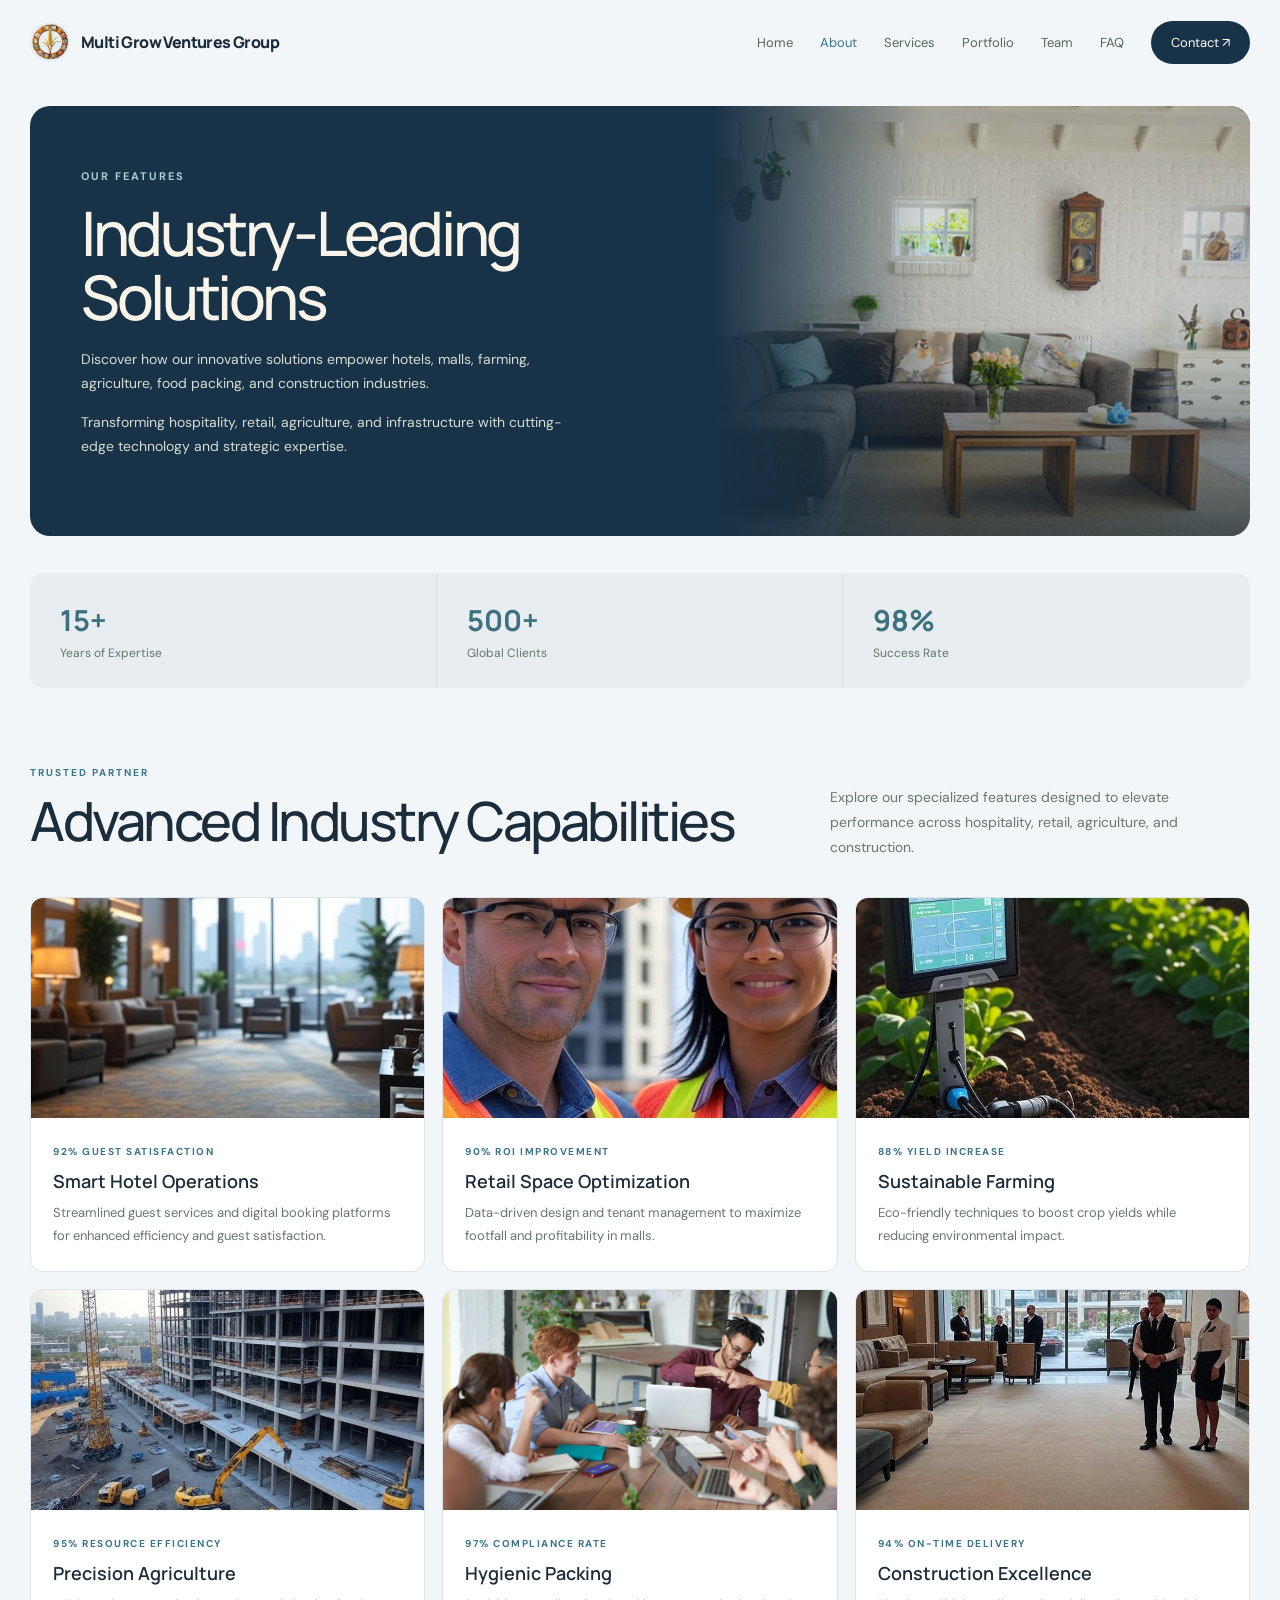
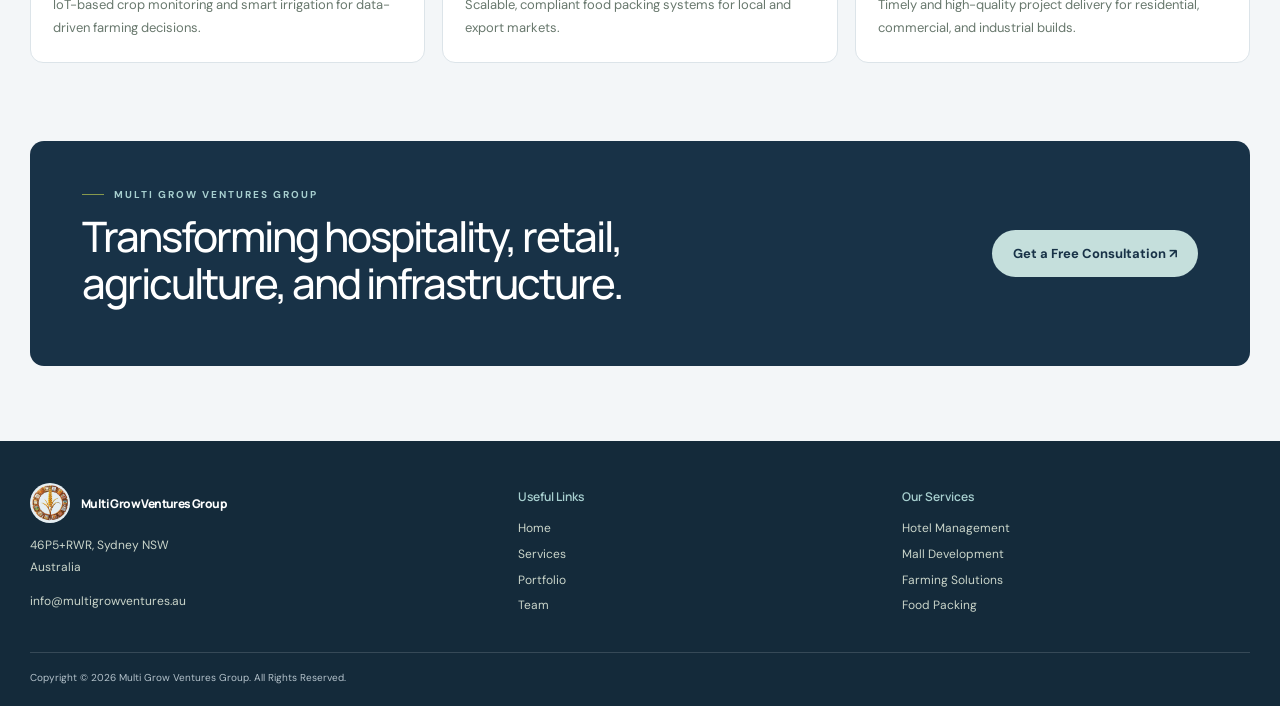
==== about.html @ be7dfd7e "first commit" ====
<!doctype html><html lang="en"><head><meta charset="utf-8"><meta name="viewport" content="width=device-width,initial-scale=1"><meta name="theme-color" content="#19372c"><meta name="description" content="Discover Multi Grow Ventures Group's industry-leading solutions and capabilities."><title>About | Multi Grow Ventures Group</title><link rel="preconnect" href="https://fonts.googleapis.com"><link rel="preconnect" href="https://fonts.gstatic.com" crossorigin><link href="https://fonts.googleapis.com/css2?family=DM+Sans:wght@400;500;600;700&family=Manrope:wght@400;500;600;700;800&display=swap" rel="stylesheet"><link rel="stylesheet" href="site.css"></head><body><header class="wrap topbar"><a class="brand" href="index.html"><span class="brand-mark"><img src="assets/img/logo.png" alt=""></span>Multi Grow Ventures Group</a><nav class="nav" id="nav"><a href="index.html">Home</a><a class="active" href="about.html">About</a><a href="services.html">Services</a><a href="portfolio.html">Portfolio</a><a href="team.html">Team</a><a href="faq.html">FAQ</a><a class="contact-link" href="contact.html">Contact ↗</a></nav><button class="menu-button" id="menuButton" aria-label="Open menu" aria-expanded="false">☰</button></header><main>
<section class="wrap site-hero"><div class="hero-panel"><div class="hero-copy-block"><div class="hero-eyebrow">Our Features</div><h1>Industry-Leading Solutions</h1><p>Discover how our innovative solutions empower hotels, malls, farming, agriculture, food packing, and construction industries.</p><p>Transforming hospitality, retail, agriculture, and infrastructure with cutting-edge technology and strategic expertise.</p></div><div class="hero-photo"><img src="assets/img/about.jpg" alt="Multi Grow Ventures Group industries"></div></div></section>
<section class="wrap"><div class="feature-strip"><div class="feature-item"><b>15+</b><span>Years of Expertise</span></div><div class="feature-item"><b>500+</b><span>Global Clients</span></div><div class="feature-item"><b>98%</b><span>Success Rate</span></div></div></section>
<section class="wrap section-shell"><div class="section-top"><div><div class="section-kicker">Trusted Partner</div><h2 class="section-title">Advanced Industry Capabilities</h2></div><p class="section-lede">Explore our specialized features designed to elevate performance across hospitality, retail, agriculture, and construction.</p></div><div class="photo-card-grid">
<article class="photo-card"><img src="assets/img/3.jpg" alt=""><div class="photo-card-body"><span class="card-index">92% Guest Satisfaction</span><h3>Smart Hotel Operations</h3><p>Streamlined guest services and digital booking platforms for enhanced efficiency and guest satisfaction.</p></div></article>
<article class="photo-card"><img src="assets/img/4.jpg" alt=""><div class="photo-card-body"><span class="card-index">90% ROI Improvement</span><h3>Retail Space Optimization</h3><p>Data-driven design and tenant management to maximize footfall and profitability in malls.</p></div></article>
<article class="photo-card"><img src="assets/img/5.jpg" alt=""><div class="photo-card-body"><span class="card-index">88% Yield Increase</span><h3>Sustainable Farming</h3><p>Eco-friendly techniques to boost crop yields while reducing environmental impact.</p></div></article>
<article class="photo-card"><img src="assets/img/6.jpg" alt=""><div class="photo-card-body"><span class="card-index">95% Resource Efficiency</span><h3>Precision Agriculture</h3><p>IoT-based crop monitoring and smart irrigation for data-driven farming decisions.</p></div></article>
<article class="photo-card"><img src="assets/img/services/services-3.webp" alt=""><div class="photo-card-body"><span class="card-index">97% Compliance Rate</span><h3>Hygienic Packing</h3><p>Scalable, compliant food packing systems for local and export markets.</p></div></article>
<article class="photo-card"><img src="assets/img/7.jpg" alt=""><div class="photo-card-body"><span class="card-index">94% On-Time Delivery</span><h3>Construction Excellence</h3><p>Timely and high-quality project delivery for residential, commercial, and industrial builds.</p></div></article></div></section>
<section class="wrap banner"><div><div class="eyebrow">Multi Grow Ventures Group</div><h2>Transforming hospitality, retail, agriculture, and infrastructure.</h2></div><a class="button" href="contact.html">Get a Free Consultation ↗</a></section></main><footer class="site-footer"><div class="wrap"><div class="footer-grid"><div><a class="brand" href="index.html"><span class="brand-mark"><img src="assets/img/logo.png" alt=""></span>Multi Grow Ventures Group</a><p>46P5+RWR, Sydney NSW<br>Australia</p><p><a href="mailto:info@multigrowventures.au">info@multigrowventures.au</a></p></div><div><h4>Useful Links</h4><div class="footer-links"><a href="index.html">Home</a><a href="services.html">Services</a><a href="portfolio.html">Portfolio</a><a href="team.html">Team</a></div></div><div><h4>Our Services</h4><div class="footer-links"><a href="services.html#hotel">Hotel Management</a><a href="services.html#mall">Mall Development</a><a href="services.html#farming">Farming Solutions</a><a href="services.html#food-packing">Food Packing</a></div></div></div><div class="footer-bottom"><span>Copyright © <span data-year></span> Multi Grow Ventures Group. All Rights Reserved.</span></div></div></footer><script src="site.js"></script></body></html>
---- site.css ----
:root{--ink:#19352a;--green:#244b38;--lime:#c8ef79;--paper:#f5f5ed;--muted:#65766b;--line:#dce2d7;--white:#fff}*{box-sizing:border-box}html{scroll-behavior:smooth}body{margin:0;background:var(--paper);color:var(--ink);font-family:'DM Sans',sans-serif}a{color:inherit;text-decoration:none}.wrap{width:min(1180px,calc(100% - 56px));margin:auto}.topbar{height:90px;display:flex;align-items:center;justify-content:space-between}.brand{display:flex;align-items:center;gap:11px;font:800 17px Manrope,sans-serif;letter-spacing:-.7px}.brand-mark{width:37px;height:37px;border-radius:50%;background:var(--lime);display:grid;place-items:center}.brand-mark svg{width:20px}.nav{display:flex;align-items:center;gap:29px;font-size:13px;color:#486052}.nav a:hover,.nav a.active{color:#77963b}.nav .contact-link{padding:12px 18px;border:1px solid #aebdaf;border-radius:99px;color:var(--ink)}.menu-button{display:none;border:0;background:none;font-size:24px;color:var(--ink)}.eyebrow{display:flex;align-items:center;gap:10px;text-transform:uppercase;letter-spacing:2px;font-weight:700;font-size:10px;color:#77887a}.eyebrow:before{content:'';width:22px;height:1px;background:#87994d}.button{display:inline-flex;align-items:center;gap:16px;padding:15px 21px;border-radius:100px;font-size:13px;font-weight:700}.button.primary{background:var(--green);color:white}.button.secondary{border:1px solid #c9d2c7}.arrow{font-size:18px;line-height:12px}.page-hero{padding:75px 0 56px;max-width:1180px}.page-hero h1{font:500 clamp(48px,7vw,82px)/1.02 Manrope,sans-serif;letter-spacing:-5px;margin:22px 0;max-width:840px}.page-hero h1 em{font-style:normal;color:#7a9b39}.page-hero p{font-size:16px;line-height:1.8;color:var(--muted);max-width:620px}.page-hero.compact{padding-bottom:38px}.page-grid{display:grid;grid-template-columns:1fr 1fr;gap:60px;align-items:center}.page-art{min-height:390px;border-radius:16px;background:radial-gradient(circle at 70% 28%,#ecf2cf 0 15%,transparent 15.4%),radial-gradient(ellipse at 50% 105%,#284f39 0 34%,transparent 34.5%),radial-gradient(ellipse at 80% 96%,#719552 0 35%,transparent 35.5%),linear-gradient(135deg,#dce8ce,#c7ddb0);position:relative;overflow:hidden}.page-art:after{content:'';position:absolute;left:48%;top:24%;width:4px;height:58%;background:#244b38;transform:rotate(8deg);border-radius:5px;box-shadow:-37px 80px 0 -1px #244b38,40px 116px 0 -1px #244b38}.page-art .art-label{position:absolute;left:22px;top:22px;background:#fffdf5;padding:14px 17px;border-radius:8px;font-size:11px;color:var(--muted);z-index:1}.art-label strong{display:block;font:700 14px Manrope;color:var(--ink)}.content-section{padding:62px 0 88px}.content-section h2{font:500 clamp(32px,4vw,48px)/1.1 Manrope;letter-spacing:-2px;margin:12px 0 20px}.content-section p{font-size:14px;line-height:1.85;color:var(--muted)}.content-intro{max-width:680px;margin-bottom:34px}.cards{display:grid;grid-template-columns:repeat(3,1fr);gap:16px;margin-top:30px}.card{border:1px solid var(--line);border-radius:12px;padding:26px;background:#f8f8f2;min-height:190px}.card .number{font-size:11px;color:#8ca24e;letter-spacing:1.5px}.card h3{font:600 19px Manrope;letter-spacing:-.5px;margin:21px 0 10px}.card p{font-size:13px;margin:0}.split{display:grid;grid-template-columns:1fr 1fr;gap:60px;align-items:start}.quote{font:500 25px/1.45 Manrope;letter-spacing:-.7px;color:var(--green);border-left:2px solid var(--lime);padding:5px 0 5px 24px;margin:8px 0}.banner{background:var(--green);color:white;border-radius:14px;padding:50px 58px;display:flex;justify-content:space-between;align-items:center;gap:30px;position:relative;overflow:hidden;margin:0 auto 75px}.banner h2{font:500 clamp(30px,4vw,44px)/1.12 Manrope;letter-spacing:-2px;margin:12px 0;max-width:580px}.banner .eyebrow{color:#c5e784}.banner .button{background:var(--lime);color:var(--ink);position:relative;z-index:2;white-space:nowrap}.contact-card{border:1px solid var(--line);border-radius:12px;padding:26px 30px;background:#f8f8f2}.contact-card label{display:block;color:#829083;text-transform:uppercase;letter-spacing:1.4px;font-size:10px;font-weight:700;margin-bottom:11px}.contact-card a{font:600 18px Manrope}.contact-card a:hover{color:#739340}.contact-list{display:grid;gap:16px;margin:25px 0}.contact-list a{font-size:15px}.footer{border-top:1px solid var(--line);padding:24px 0;display:flex;justify-content:space-between;align-items:center;color:#7a887d;font-size:11px}.footer .brand{color:var(--ink);font-size:14px}.footer .brand-mark{width:28px;height:28px}.footer .brand-mark svg{width:15px}
@media(max-width:850px){.nav{gap:15px}.page-grid{gap:30px}}@media(max-width:760px){.wrap{width:min(100% - 38px,600px)}.topbar{height:75px}.nav{display:none;position:absolute;z-index:10;top:66px;left:19px;right:19px;padding:22px;background:var(--paper);border:1px solid var(--line);border-radius:12px;box-shadow:0 16px 30px #18352612;flex-direction:column;align-items:stretch;gap:20px}.nav.open{display:flex}.nav .contact-link{text-align:center}.menu-button{display:block}.page-hero{padding:40px 0 35px}.page-hero h1{letter-spacing:-3.5px;font-size:clamp(48px,12vw,68px)}.page-grid,.split{grid-template-columns:1fr;gap:25px}.page-art{min-height:330px}.content-section{padding:45px 0 65px}.cards{grid-template-columns:1fr}.card{min-height:auto}.banner{padding:36px 27px;display:block;margin-bottom:55px}.banner .button{margin-top:15px}.footer{gap:15px;flex-wrap:wrap}.contact-card{padding:22px}}@media(max-width:400px){.footer{font-size:10px}}
/* Multi Grow Ventures site pages */
:root{--pine:#19372c;--moss:#44654a;--gold:#d7a44b;--cream:#f6f3e9;--clay:#b76845}body{background:var(--cream);color:var(--pine)}.wrap{width:min(1220px,calc(100% - 60px))}.topbar{height:84px}.brand{letter-spacing:-.6px;font-size:16px}.brand-mark{width:40px;height:40px;background:#f1d28c;overflow:hidden}.brand-mark img{width:100%;height:100%;object-fit:contain}.nav{gap:27px}.nav a{color:#52675b}.nav a.active,.nav a:hover{color:var(--clay)}.nav .contact-link{background:var(--pine);color:white;border:0;padding:13px 20px}.menu-button{color:var(--pine)}.site-hero{padding:30px 0 70px}.hero-panel{min-height:570px;border-radius:20px;background:var(--pine);color:#f8f4e9;display:grid;grid-template-columns:1fr 1fr;overflow:hidden;position:relative}.hero-copy-block{padding:72px 4vw 64px 6vw;align-self:center;position:relative;z-index:1}.hero-eyebrow{color:#e5c67e;font-size:11px;font-weight:700;letter-spacing:2px;text-transform:uppercase}.hero-panel h1{font:500 clamp(44px,5.7vw,76px)/1.02 Manrope,sans-serif;letter-spacing:-4.5px;max-width:650px;margin:24px 0}.hero-panel p{font-size:15px;line-height:1.85;color:#d4ded2;max-width:490px}.hero-buttons{display:flex;flex-wrap:wrap;gap:12px;margin-top:30px}.hero-panel .button.primary{background:#f1d28c;color:var(--pine)}.hero-panel .button.secondary{border-color:#ffffff55;color:#fff}.hero-photo{min-height:570px;position:relative}.hero-photo img{position:absolute;inset:0;width:100%;height:100%;object-fit:cover;opacity:.88}.hero-photo:after{content:'';position:absolute;inset:0;background:linear-gradient(90deg,var(--pine),transparent 40%),linear-gradient(0deg,#122c22aa,transparent 48%)}.hero-stamp{position:absolute;z-index:2;right:25px;bottom:25px;background:#f5ead0;color:var(--pine);padding:17px 20px;border-radius:8px;font-size:11px;letter-spacing:.4px}.hero-stamp strong{display:block;font:700 20px Manrope;margin-bottom:3px}.section-shell{padding:78px 0}.section-kicker{font-size:10px;letter-spacing:2px;text-transform:uppercase;font-weight:700;color:var(--clay)}.section-title{font:500 clamp(34px,4.3vw,54px)/1.08 Manrope,sans-serif;letter-spacing:-2.5px;margin:12px 0 16px}.section-lede{max-width:650px;color:#68786d;font-size:14px;line-height:1.8}.section-top{display:flex;align-items:end;justify-content:space-between;gap:30px;margin-bottom:32px}.section-top .section-lede{max-width:420px;margin-bottom:5px}.feature-strip{display:grid;grid-template-columns:repeat(3,1fr);background:#eae6d7;border-radius:13px;overflow:hidden;margin-top:-5px}.feature-item{padding:27px 30px;border-right:1px solid #d9d3c1}.feature-item:last-child{border:0}.feature-item b{font:700 29px Manrope;color:var(--moss);display:block}.feature-item span{display:block;font-size:12px;color:#65766a;margin-top:5px}.photo-card-grid{display:grid;grid-template-columns:repeat(3,1fr);gap:17px}.photo-card{border-radius:13px;overflow:hidden;background:#fffdf7;border:1px solid #e6e0d0}.photo-card img{width:100%;height:220px;object-fit:cover;display:block}.photo-card-body{padding:21px 22px 23px}.photo-card h3{font:600 18px Manrope;margin:9px 0}.photo-card p{font-size:13px;line-height:1.75;color:#68786d;margin:0}.card-index{font-size:10px;letter-spacing:1.5px;text-transform:uppercase;color:#9a7540;font-weight:700}.service-section{background:#ebe7d9}.service-grid{display:grid;grid-template-columns:repeat(3,1fr);gap:15px}.service-card{position:relative;min-height:250px;padding:24px;background:#f9f7ef;border-radius:12px;overflow:hidden;display:flex;flex-direction:column;justify-content:end}.service-card img{position:absolute;inset:0;width:100%;height:100%;object-fit:cover;opacity:.24;transition:transform .35s,opacity .35s}.service-card:hover img{transform:scale(1.04);opacity:.34}.service-card:after{content:'';position:absolute;inset:35% 0 0;background:linear-gradient(transparent,#f9f7ef 80%)}.service-card>*:not(img){position:relative;z-index:1}.service-card h3{font:600 20px Manrope;margin:11px 0 7px}.service-card p{font-size:12px;line-height:1.7;color:#5f7064;margin:0}.service-card a{font-weight:700;font-size:12px;margin-top:14px;color:var(--clay)}.project-grid{display:grid;grid-template-columns:repeat(3,1fr);gap:17px}.project-card{border-radius:13px;background:#fffdf7;overflow:hidden;border:1px solid #e6e0d0}.project-card img{width:100%;height:230px;object-fit:cover;display:block}.project-card div{padding:19px 21px 22px}.project-card small{color:#987446;text-transform:uppercase;letter-spacing:1.4px;font-weight:700;font-size:9px}.project-card h3{font:600 18px Manrope;margin:9px 0}.project-card p{font-size:12px;line-height:1.7;color:#68786d;margin:0}.text-link{display:inline-flex;align-items:center;gap:9px;color:var(--clay);font-size:12px;font-weight:700;margin-top:15px}.banner{background:var(--pine);border-radius:14px;padding:47px 52px;color:white}.banner .eyebrow{color:#efce84}.banner h2{font-size:clamp(29px,4vw,42px)}.banner .button{background:#f1d28c}.people-grid{display:grid;grid-template-columns:repeat(4,1fr);gap:16px}.person-card{background:#fffdf7;border:1px solid #e6e0d0;border-radius:12px;overflow:hidden}.person-card img{width:100%;height:280px;object-fit:cover;object-position:center top;display:block}.person-card div{padding:18px}.person-card small{font-size:10px;letter-spacing:1px;text-transform:uppercase;color:#987446;font-weight:700}.person-card h3{font:600 17px Manrope;margin:7px 0}.person-card p{font-size:12px;line-height:1.65;color:#68786d;margin:0}.faq-list{max-width:900px}.faq-item{border-top:1px solid #dcd6c8;padding:22px 0}.faq-item h3{font:600 17px Manrope;margin:0 0 8px}.faq-item p{color:#68786d;font-size:13px;line-height:1.8;margin:0}.contact-layout{display:grid;grid-template-columns:.8fr 1.2fr;gap:55px}.contact-box{background:var(--pine);border-radius:14px;color:white;padding:30px}.contact-box h3{font:600 22px Manrope;margin:0 0 11px}.contact-box p{font-size:13px;line-height:1.7;color:#d4ded2}.contact-box a{color:#f1d28c}.contact-lines{display:grid;gap:23px;margin-top:26px}.contact-lines small{display:block;color:#bdcfc1;text-transform:uppercase;font-size:9px;letter-spacing:1.5px;margin-bottom:6px}.contact-lines strong{font-size:14px;font-weight:500}.contact-form{display:grid;grid-template-columns:1fr 1fr;gap:16px}.contact-form label{display:grid;gap:7px;font-size:11px;font-weight:700;color:#52675b}.contact-form .full{grid-column:1/-1}.contact-form input,.contact-form textarea{width:100%;border:1px solid #d8d3c6;background:#fffdf7;border-radius:6px;padding:12px;font:13px 'DM Sans',sans-serif;color:var(--pine)}.contact-form textarea{min-height:130px;resize:vertical}.site-footer{background:#172f25;color:#d9e2d7;padding:42px 0 22px;margin-top:30px}.footer-grid{display:grid;grid-template-columns:1.3fr 1fr 1fr;gap:35px;padding-bottom:28px}.site-footer .brand{color:white}.site-footer p,.site-footer a{font-size:12px;line-height:1.8;color:#cad5ca}.site-footer h4{color:#f1d28c;font:600 12px Manrope;margin:5px 0 13px}.site-footer .footer-bottom{border-top:1px solid #ffffff24;padding-top:18px;font-size:10px;color:#acb9ae;display:flex;justify-content:space-between}.site-footer .footer-links{display:grid;gap:4px}.site-footer .footer-links a:hover{color:#f1d28c}
@media(max-width:900px){.hero-panel{grid-template-columns:1fr 0.8fr}.hero-copy-block{padding:50px 25px 50px 38px}.hero-photo{min-height:500px}.hero-panel{min-height:500px}.people-grid{grid-template-columns:repeat(2,1fr)}.photo-card-grid,.service-grid,.project-grid{grid-template-columns:repeat(2,1fr)}}@media(max-width:760px){.wrap{width:min(100% - 38px,620px)}.topbar{height:74px}.nav{top:65px;left:19px;right:19px;background:var(--cream)}.site-hero{padding:12px 0 45px}.hero-panel{display:block;min-height:0}.hero-copy-block{padding:43px 27px 32px}.hero-panel h1{font-size:clamp(43px,11vw,63px);letter-spacing:-3px}.hero-photo{min-height:300px}.hero-photo:after{background:linear-gradient(0deg,#122c22aa,transparent 65%)}.section-shell{padding:55px 0}.section-top{display:block}.section-top .section-lede{margin-top:12px}.feature-strip{grid-template-columns:1fr}.feature-item{padding:17px 22px;border-right:0;border-bottom:1px solid #d9d3c1}.feature-item b{font-size:24px}.service-grid,.photo-card-grid,.project-grid{grid-template-columns:1fr}.service-card{min-height:220px}.project-card img,.photo-card img{height:230px}.people-grid{grid-template-columns:1fr 1fr}.person-card img{height:220px}.contact-layout{grid-template-columns:1fr;gap:25px}.contact-form{grid-template-columns:1fr}.contact-form .full{grid-column:auto}.banner{padding:34px 25px}.footer-grid{grid-template-columns:1fr;gap:20px}.site-footer .footer-bottom{gap:15px;flex-wrap:wrap}.site-footer{margin-top:10px}}@media(max-width:430px){.people-grid{grid-template-columns:1fr}.person-card img{height:320px}.hero-buttons .button{width:100%;justify-content:space-between}}

.portfolio-filters{display:flex;flex-wrap:wrap;gap:8px;margin:4px 0 26px}.filter-button{border:1px solid #ddd6c5;background:transparent;color:#5c6b5f;border-radius:30px;padding:9px 15px;font:600 11px 'DM Sans',sans-serif;cursor:pointer}.filter-button:hover,.filter-button.active{background:var(--pine);border-color:var(--pine);color:#fff}

/* Refined corporate palette */
:root{--pine:#183247;--moss:#3e7180;--gold:#91bfbd;--cream:#f3f6f8;--clay:#39758a;--ink:#1b2c3b;--green:#244e63;--lime:#c5dfdc;--paper:#f3f6f8;--muted:#647480;--line:#d8e1e7;--white:#fff}
body{background:var(--cream);color:var(--ink)}
.brand-mark{background:#e5eef2}
.nav a:hover,.nav a.active{color:var(--clay)}
.nav .contact-link{background:var(--pine);color:#fff;border-color:var(--pine)}
.hero-eyebrow,.banner .eyebrow{color:#a8d0d0}
.hero-panel{background:var(--pine)}
.hero-photo:after{background:linear-gradient(90deg,var(--pine),transparent 40%),linear-gradient(0deg,#102332aa,transparent 48%)}
.hero-stamp{background:#e8f0f2;color:var(--pine)}
.section-kicker,.card-index,.person-card small,.project-card small{color:var(--clay)}
.feature-strip{background:#e7edf1}
.feature-item{border-color:#d5dfe5}
.feature-item b{color:var(--moss)}
.service-section{background:#eaf0f3}
.photo-card,.project-card,.person-card{background:#fff;border-color:#dce4e9}
.service-card{background:#f7fafb}
.service-card img{opacity:.19}
.service-card:hover img{opacity:.27}
.service-card:after{background:linear-gradient(transparent,#f7fafb 80%)}
.text-link,.service-card a{color:var(--clay)}
.banner{background:var(--pine);color:#fff}
.banner .eyebrow{color:#a8d0d0}
.banner .button,.hero-panel .button.primary{background:#c5dfdc;color:#183247}
.button.primary{background:var(--green);color:#fff}
.contact-box{background:var(--pine)}
.contact-box a{color:#b9dada}
.contact-form input,.contact-form textarea{background:#fff;border-color:#d4dee5}
.filter-button{border-color:#d2dde4;background:#fff;color:#526472}
.filter-button:hover,.filter-button.active{background:var(--pine);border-color:var(--pine);color:#fff}
.site-footer{background:#142a3a;color:#e1e9ed}
.site-footer h4{color:#a8d0d0}
.site-footer .brand-mark{background:#e5eef2}
.site-footer .footer-bottom{border-color:#ffffff25;color:#b4c2cb}
@media(max-width:760px){.nav{background:var(--cream)}}

/* Keep the shared cover compact and balanced across every page. */
.site-hero{padding:22px 0 42px}
.hero-panel{min-height:430px;grid-template-columns:minmax(0,1.12fr) minmax(0,.88fr)}
.hero-copy-block{padding:42px clamp(26px,4vw,58px)}
.hero-panel h1{font-size:clamp(40px,4.8vw,62px);line-height:1.04;letter-spacing:-3.4px;margin:18px 0;max-width:620px}
.hero-panel p{font-size:14px;line-height:1.75}
.hero-buttons{margin-top:22px}
.hero-photo{min-height:0}
@media(max-width:900px) and (min-width:761px){.hero-panel{min-height:410px}.hero-copy-block{padding:34px 25px 34px 32px}.hero-panel h1{font-size:clamp(38px,5vw,50px);letter-spacing:-2.8px}}
@media(max-width:760px){.site-hero{padding:12px 0 34px}.hero-panel{min-height:0}.hero-copy-block{padding:34px 27px 27px}.hero-panel h1{font-size:clamp(40px,10vw,56px);letter-spacing:-2.8px;margin:16px 0}.hero-photo{min-height:190px}}
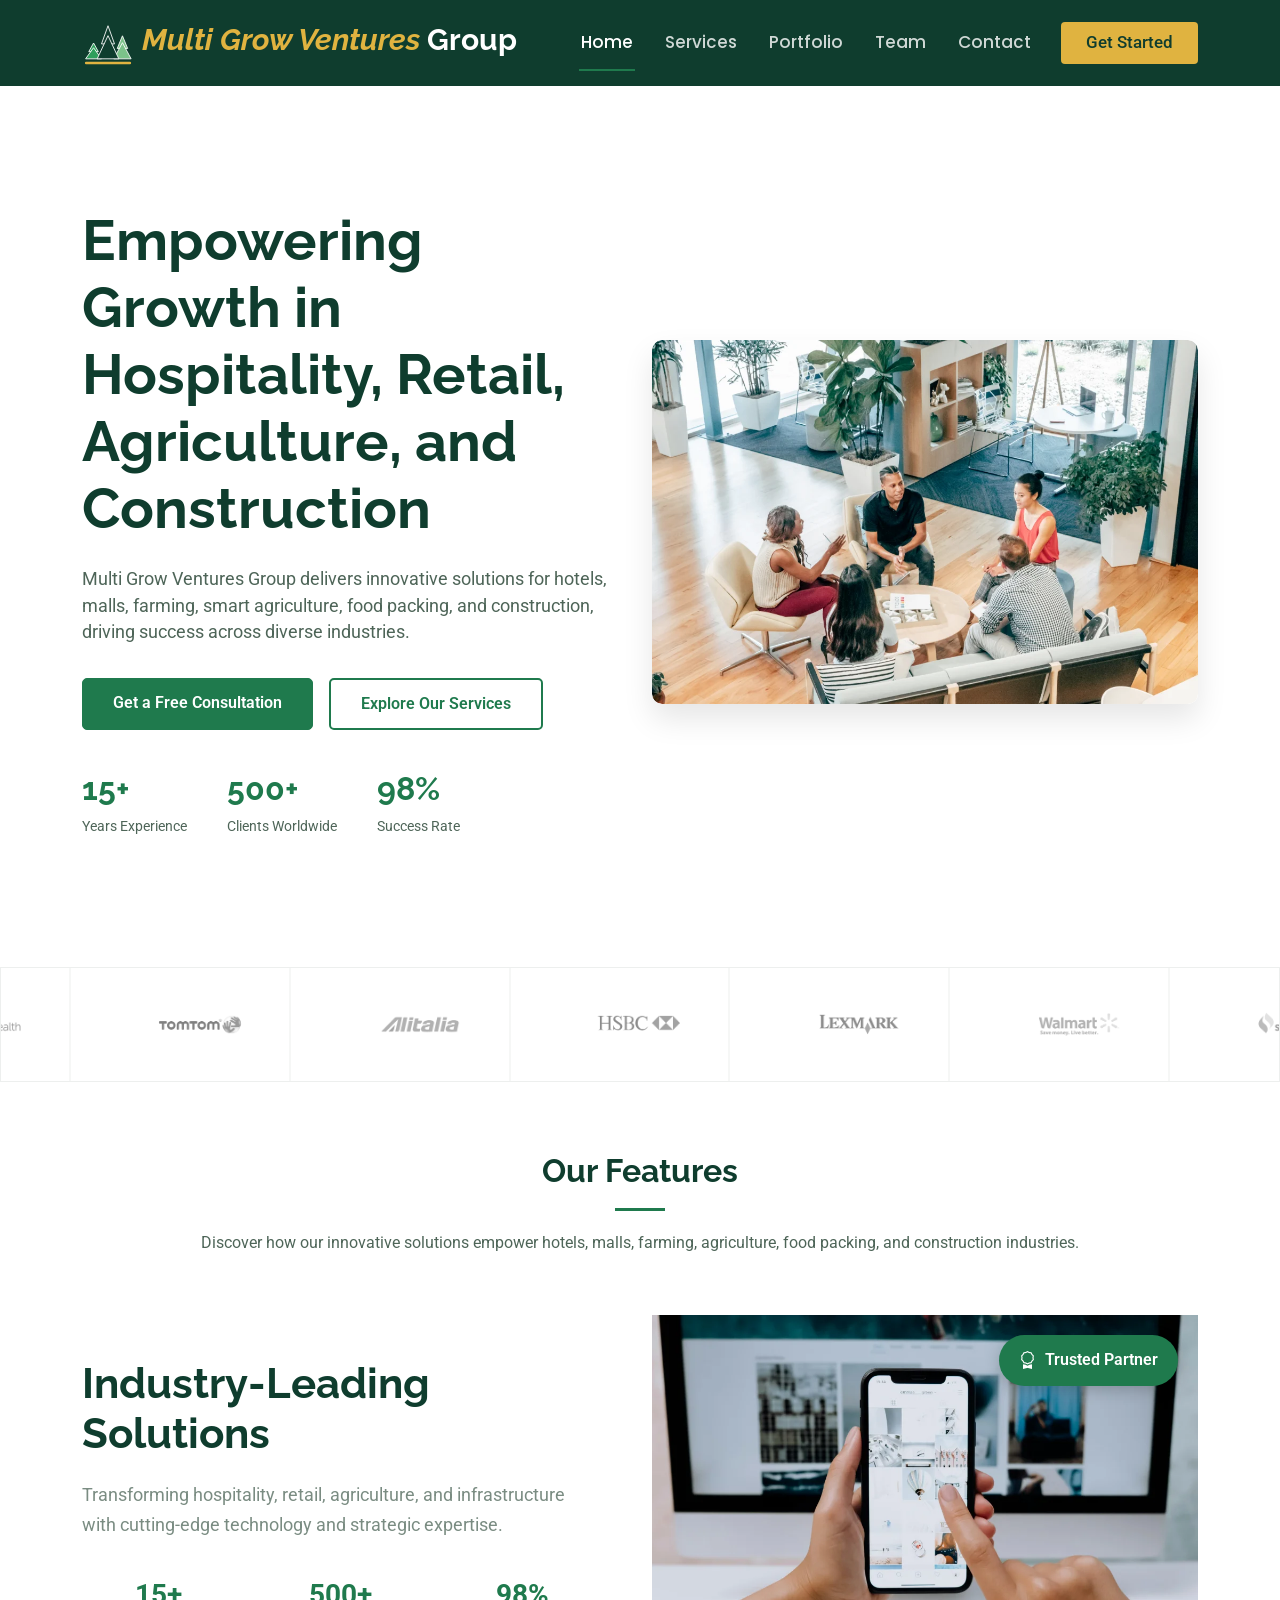
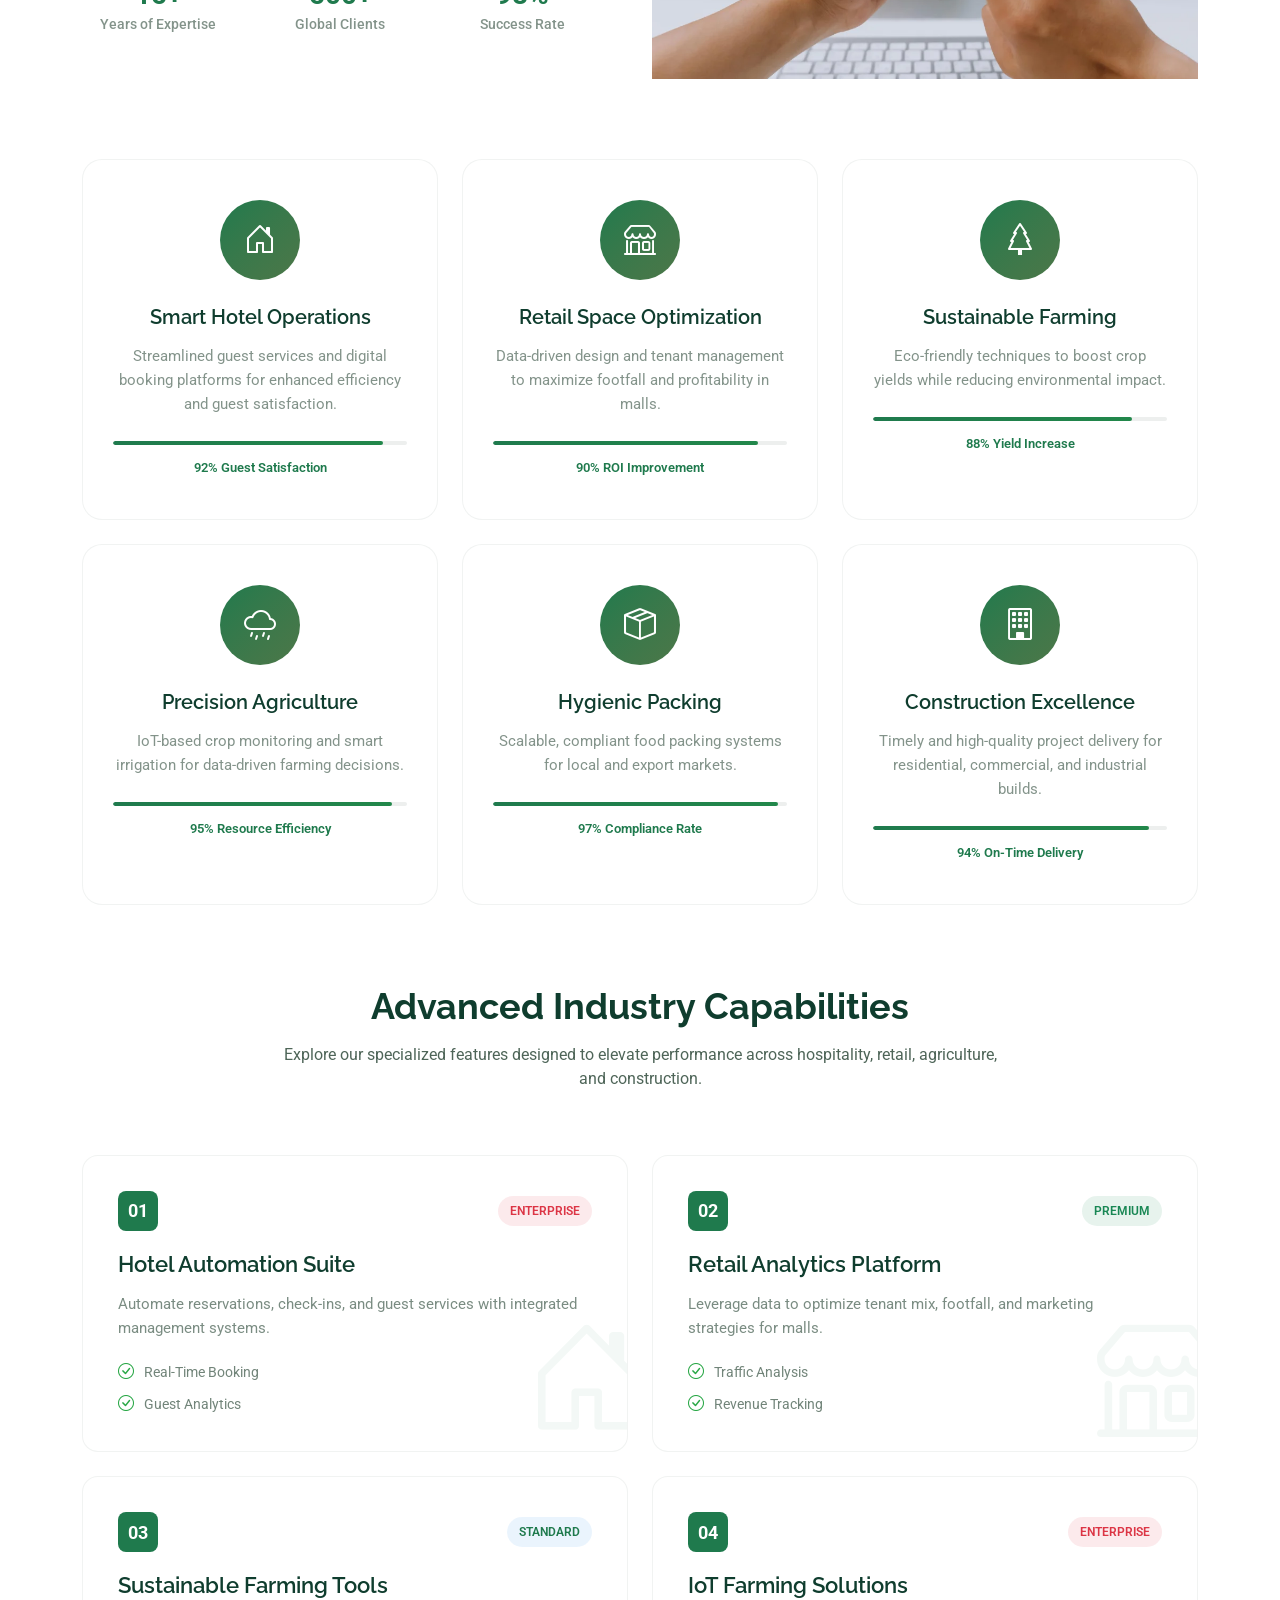
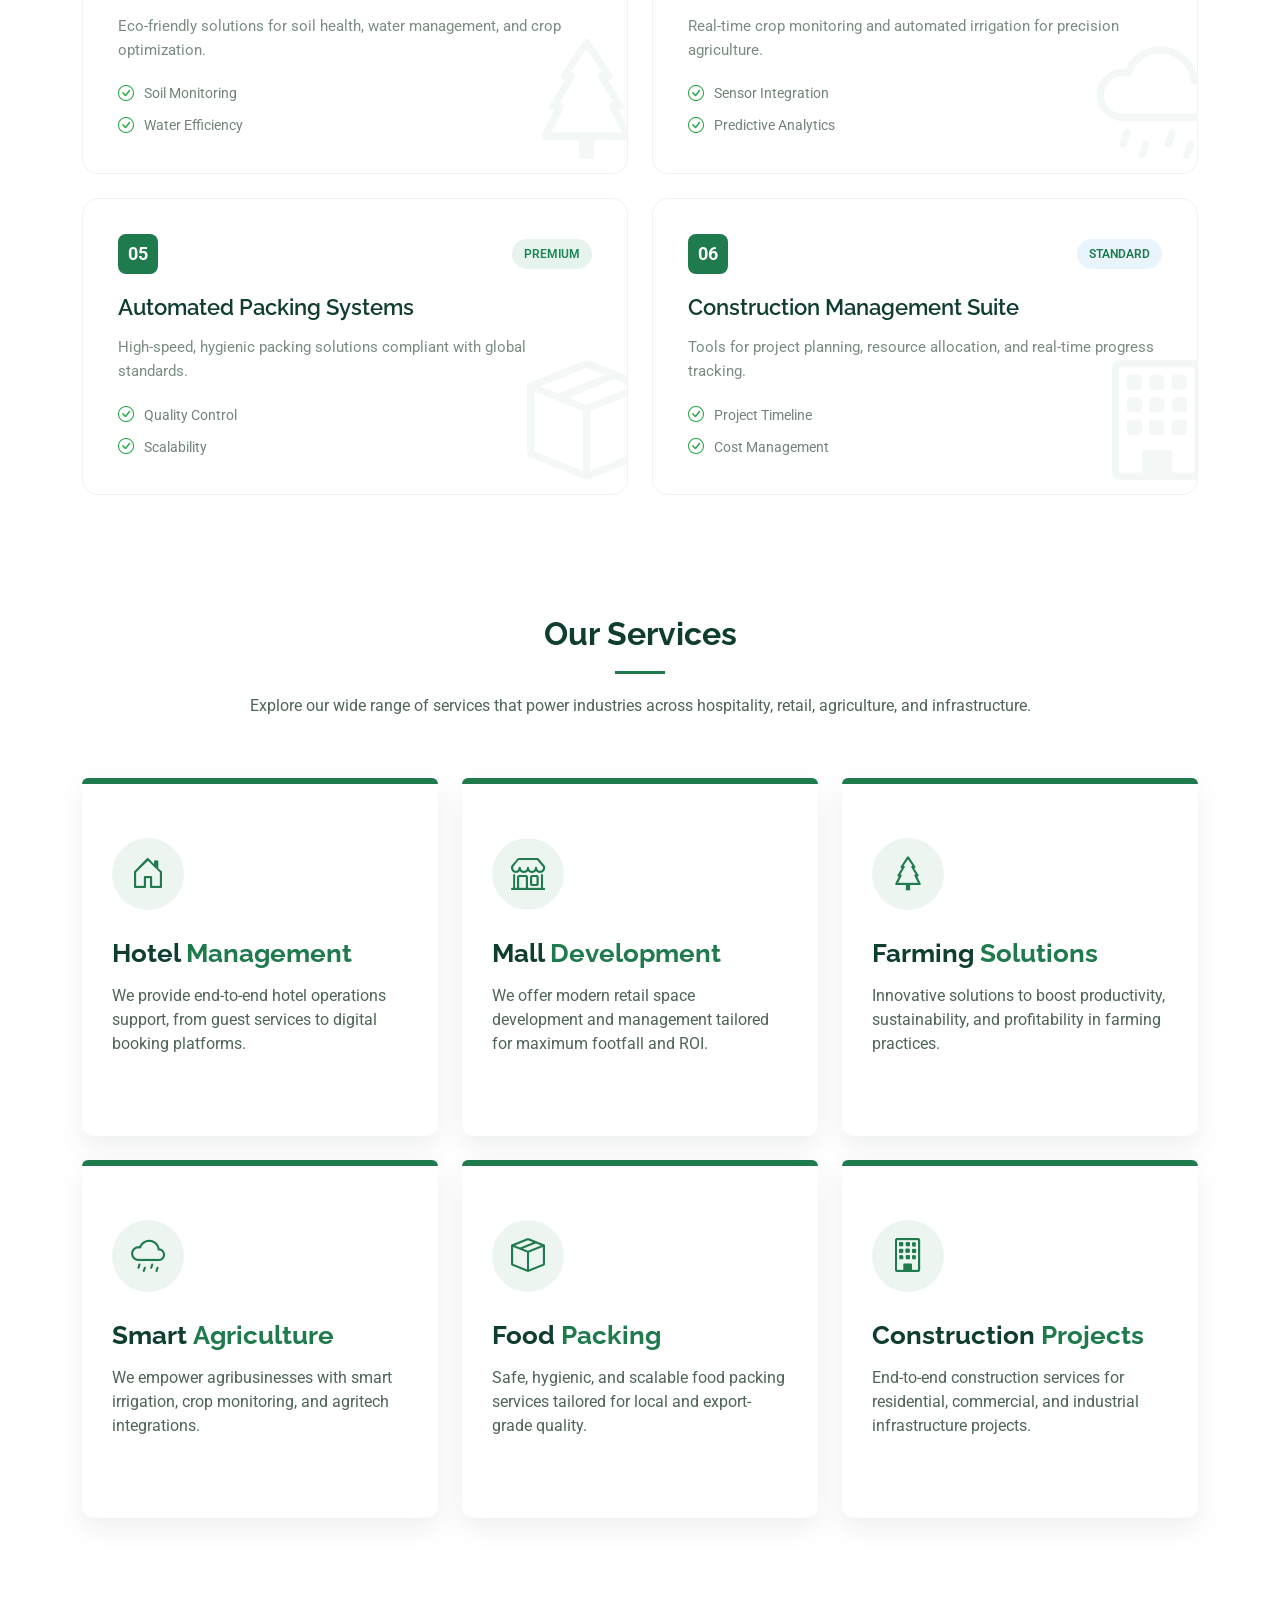
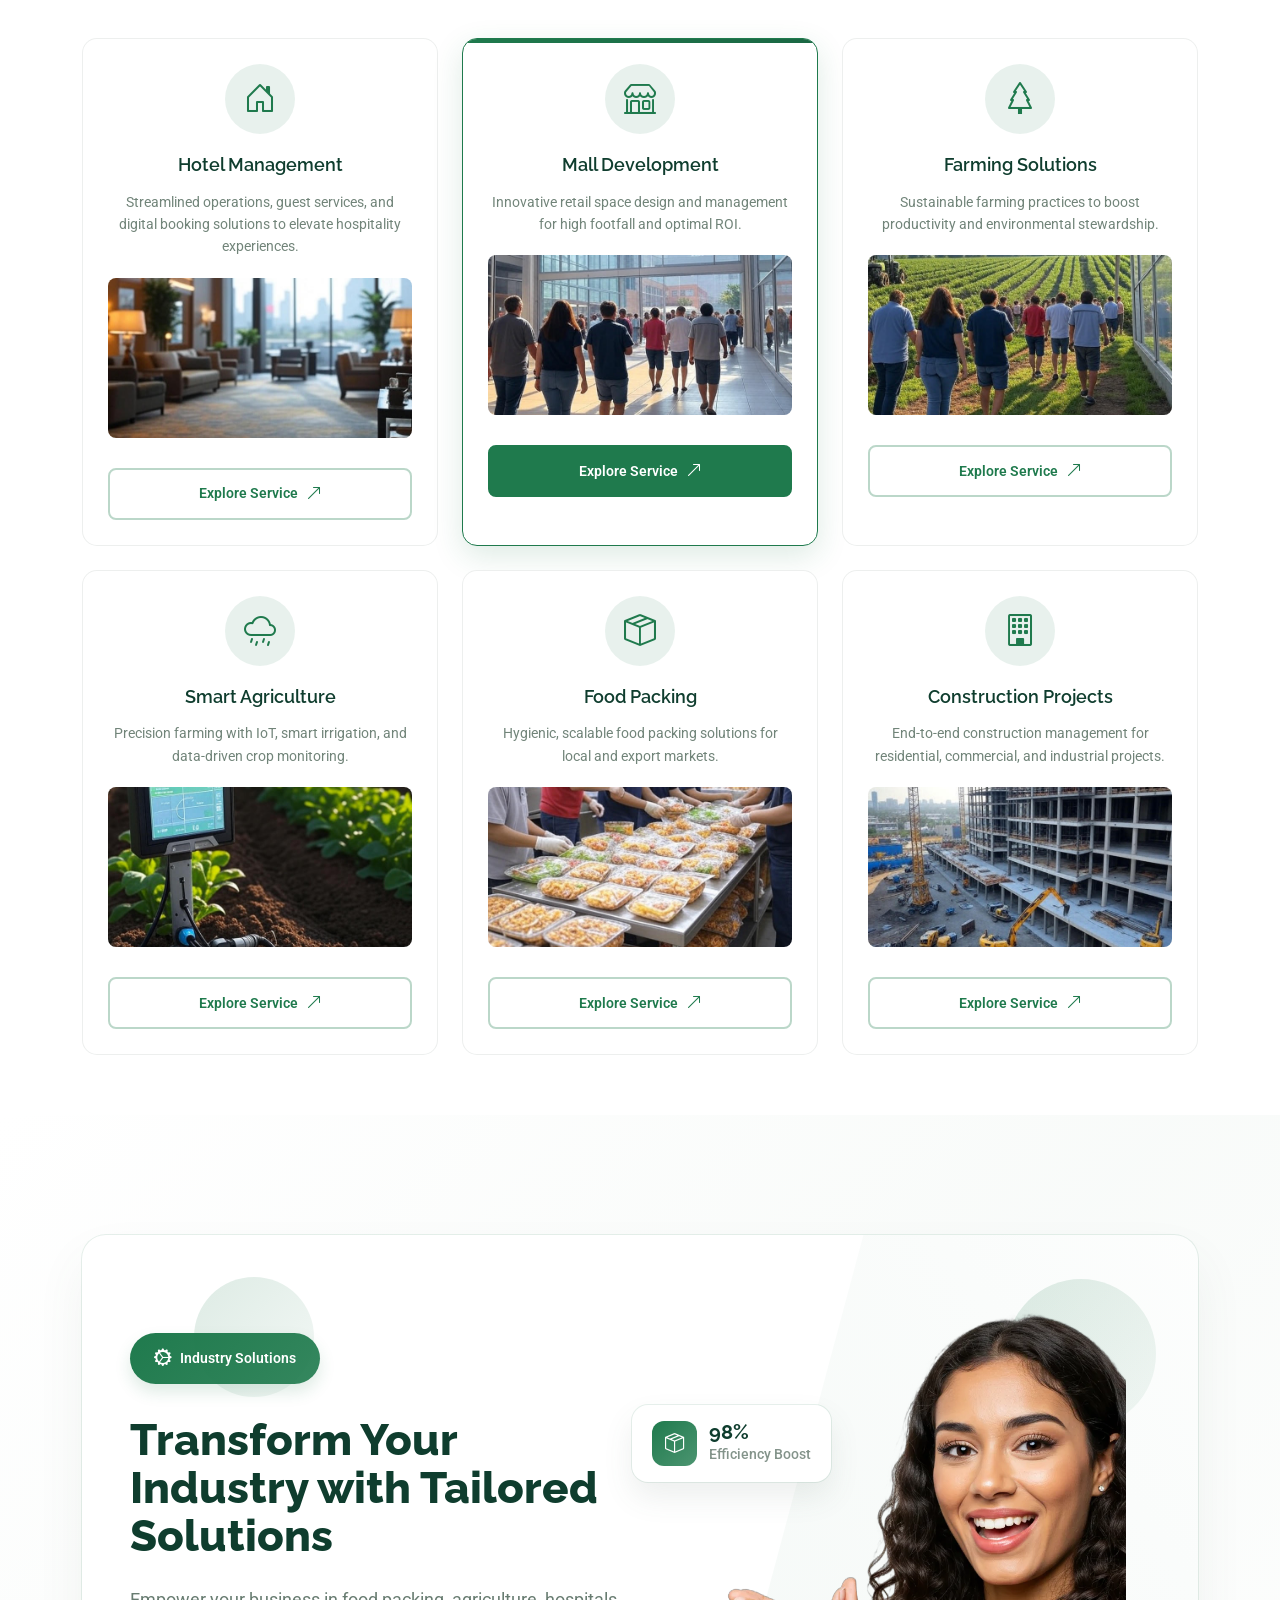
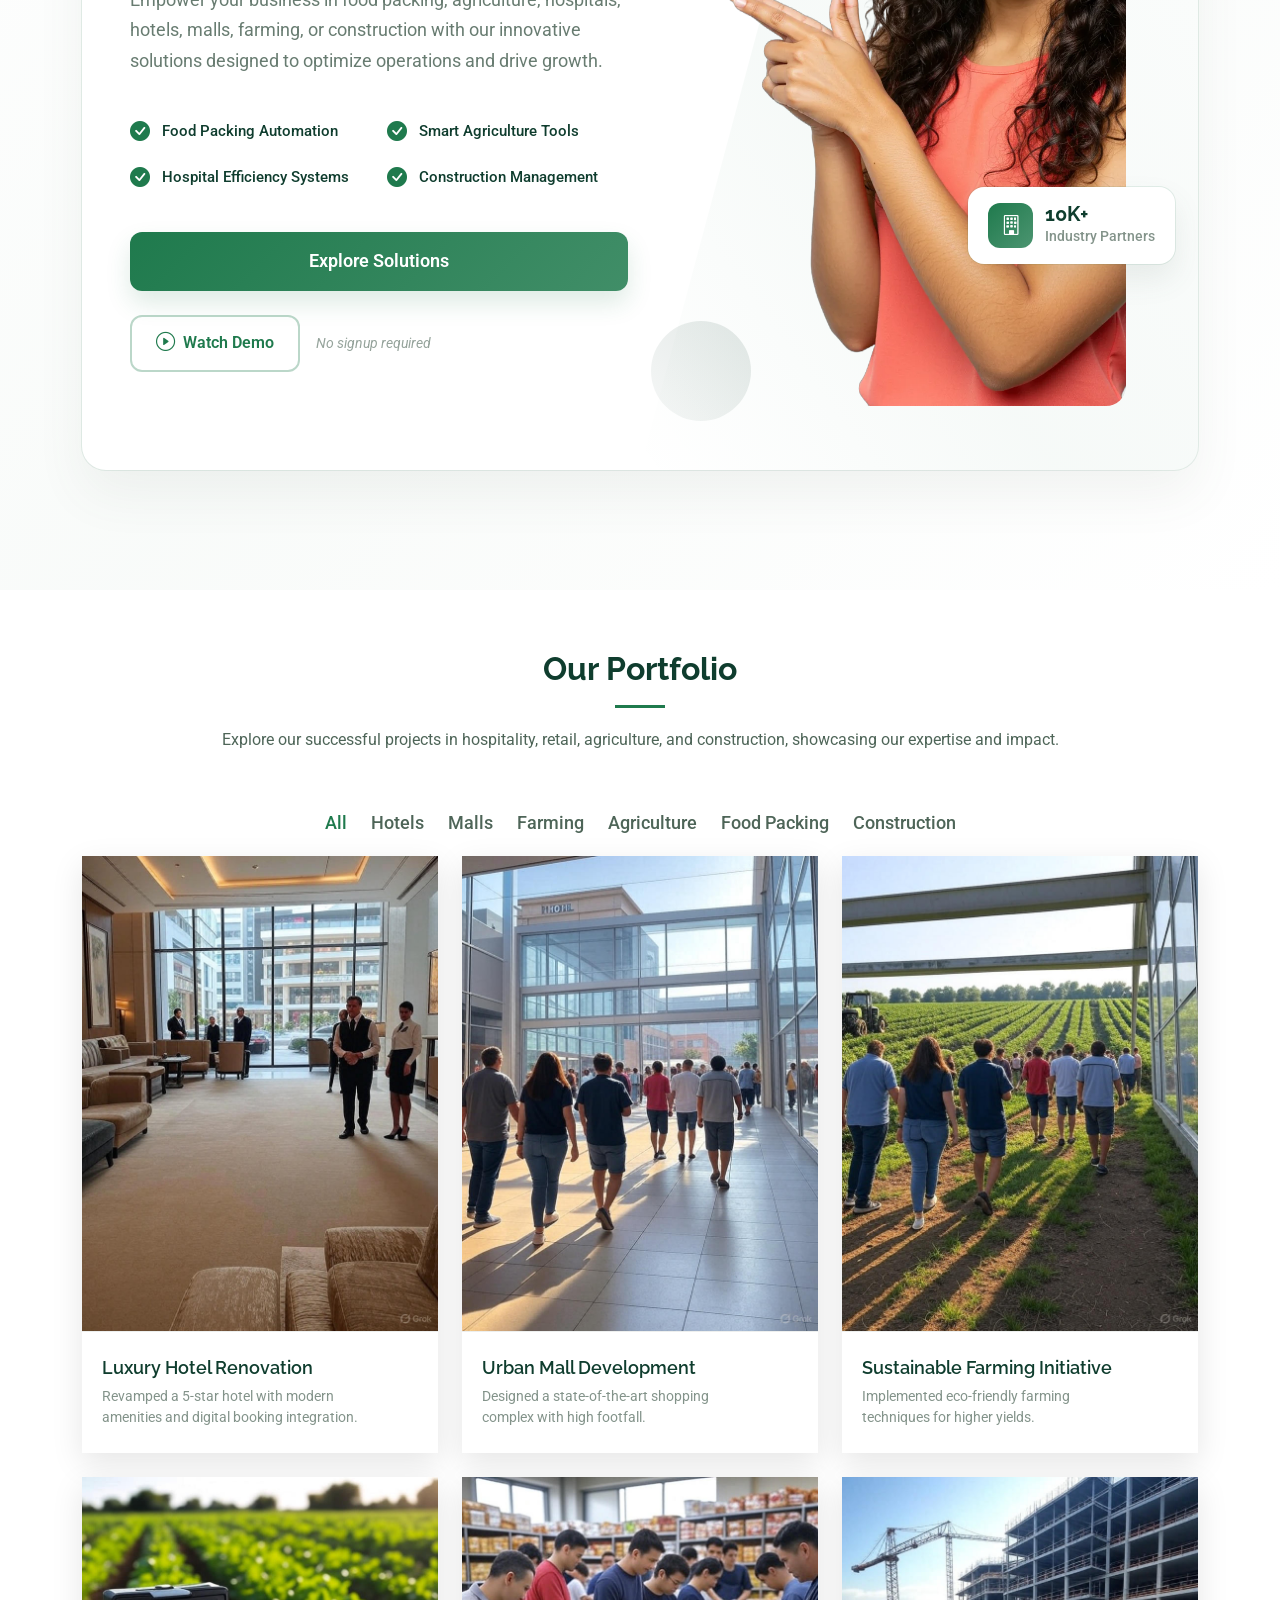
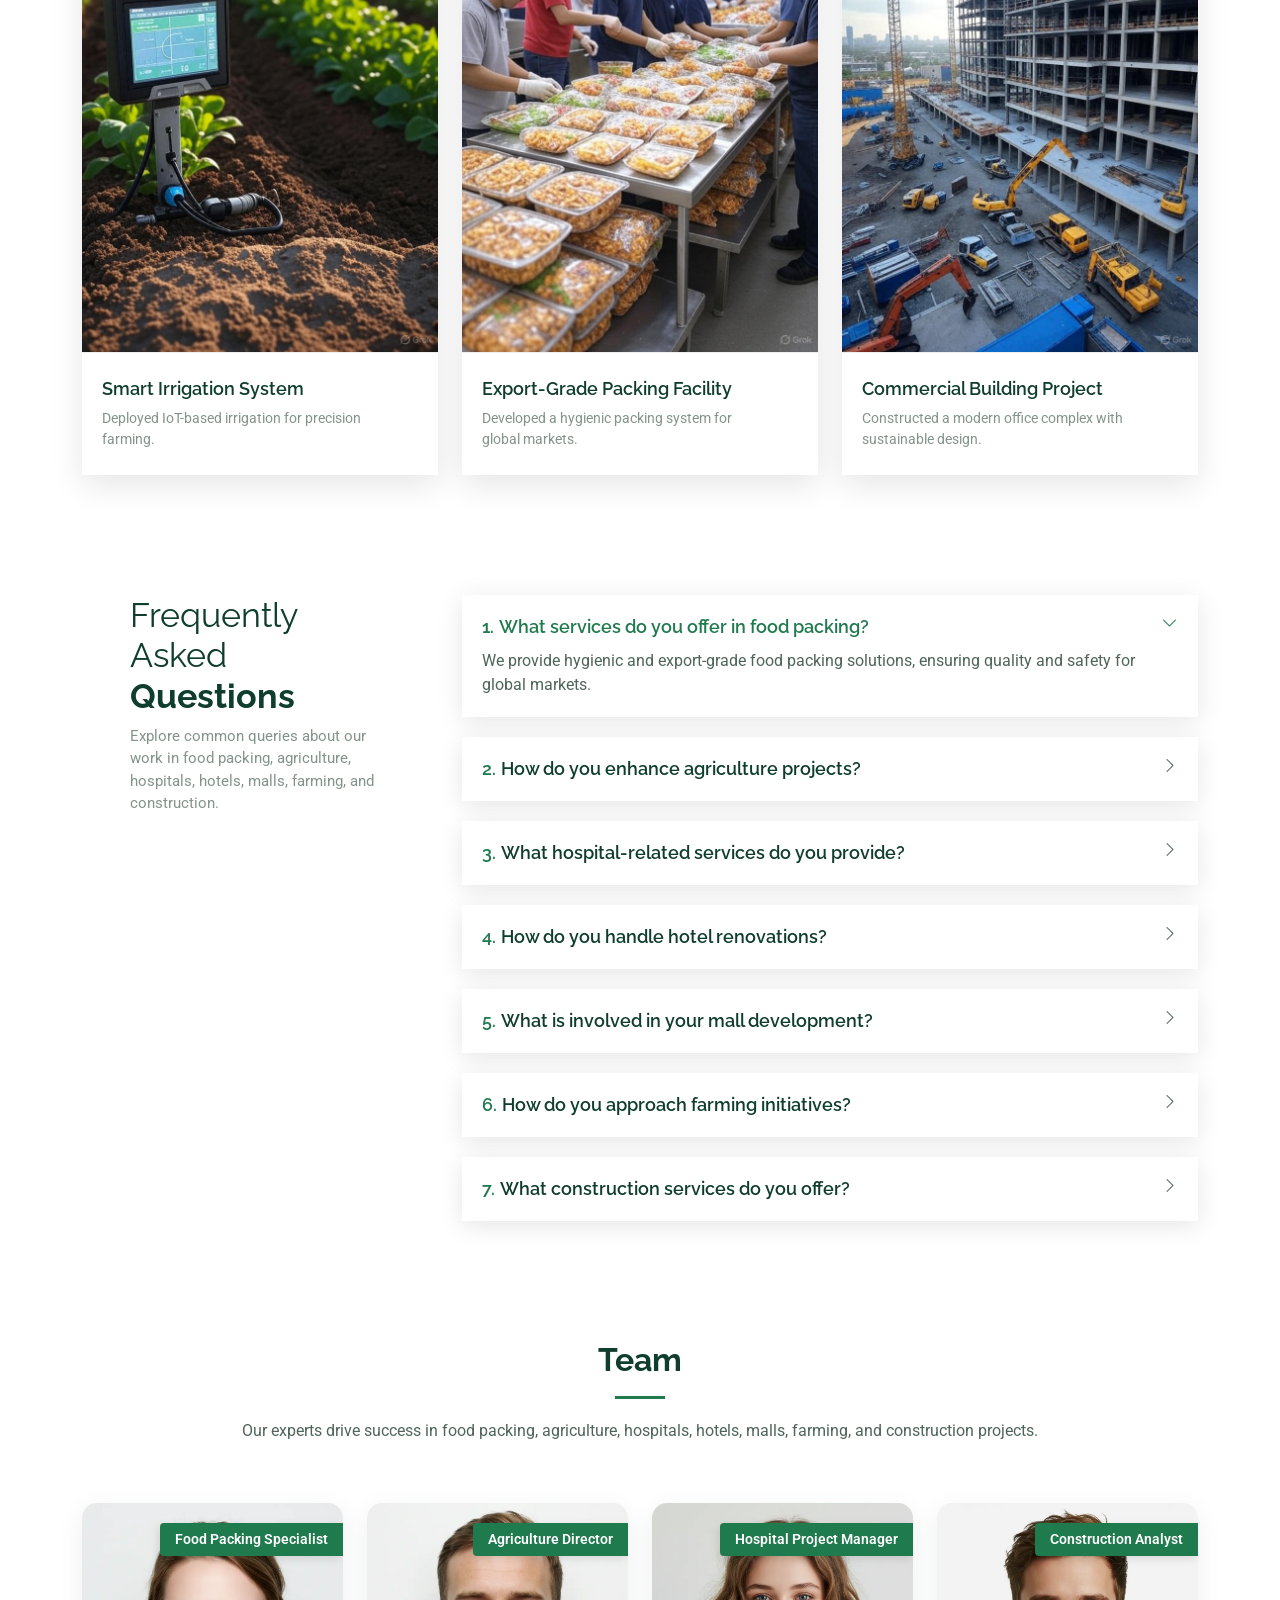
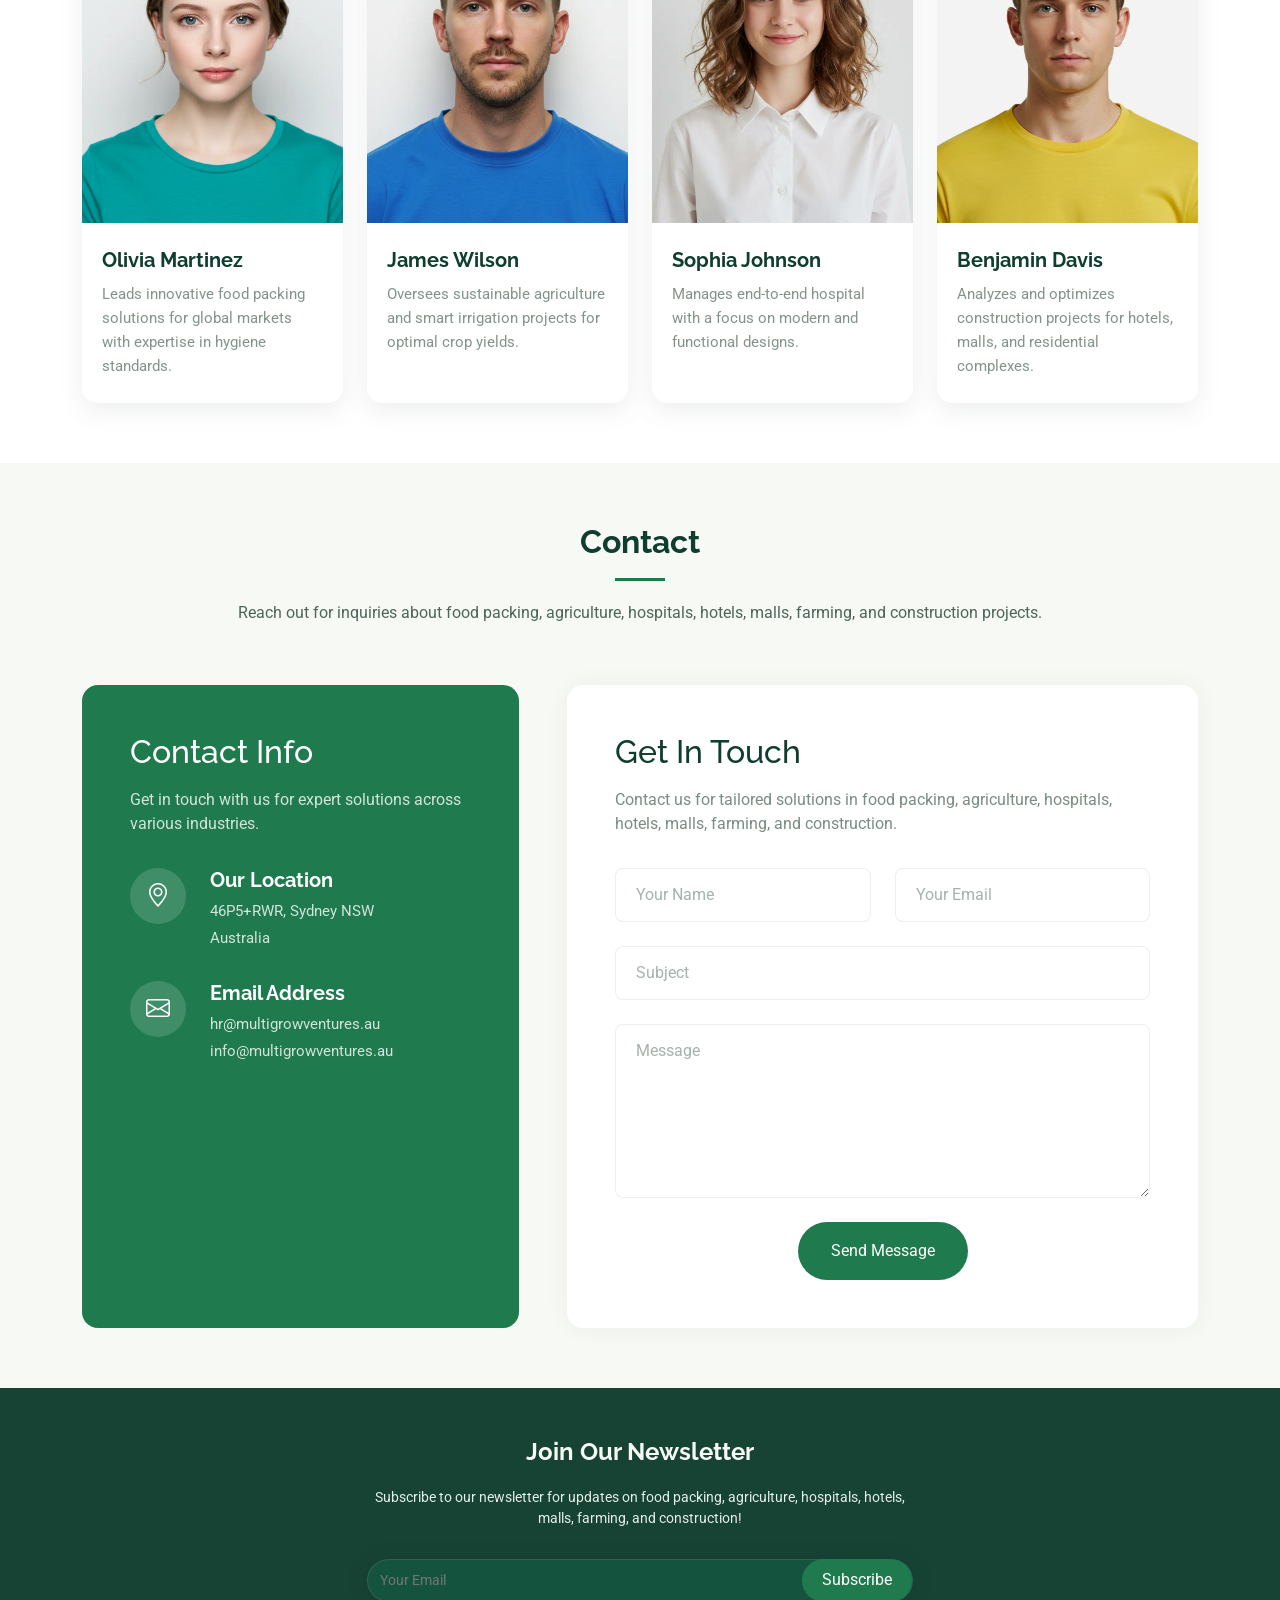
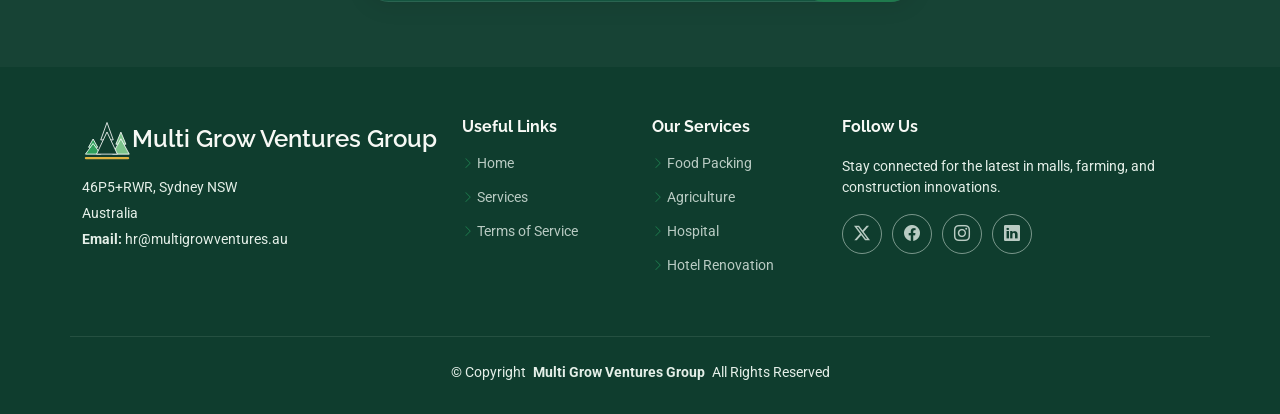
==== commit 7e59c9f4: "image error fix 3" ====
--- a/about.html
+++ b/about.html
@@ -1,11 +1,13 @@
-<!doctype html><html lang="en"><head><meta charset="utf-8"><meta name="viewport" content="width=device-width,initial-scale=1"><meta name="theme-color" content="#19372c"><meta name="description" content="Discover Multi Grow Ventures Group's industry-leading solutions and capabilities."><title>About | Multi Grow Ventures Group</title><link rel="preconnect" href="https://fonts.googleapis.com"><link rel="preconnect" href="https://fonts.gstatic.com" crossorigin><link href="https://fonts.googleapis.com/css2?family=DM+Sans:wght@400;500;600;700&family=Manrope:wght@400;500;600;700;800&display=swap" rel="stylesheet"><link rel="stylesheet" href="site.css"></head><body><header class="wrap topbar"><a class="brand" href="index.html"><span class="brand-mark"><img src="assets/img/logo.png" alt=""></span>Multi Grow Ventures Group</a><nav class="nav" id="nav"><a href="index.html">Home</a><a class="active" href="about.html">About</a><a href="services.html">Services</a><a href="portfolio.html">Portfolio</a><a href="team.html">Team</a><a href="faq.html">FAQ</a><a class="contact-link" href="contact.html">Contact ↗</a></nav><button class="menu-button" id="menuButton" aria-label="Open menu" aria-expanded="false">☰</button></header><main>
-<section class="wrap site-hero"><div class="hero-panel"><div class="hero-copy-block"><div class="hero-eyebrow">Our Features</div><h1>Industry-Leading Solutions</h1><p>Discover how our innovative solutions empower hotels, malls, farming, agriculture, food packing, and construction industries.</p><p>Transforming hospitality, retail, agriculture, and infrastructure with cutting-edge technology and strategic expertise.</p></div><div class="hero-photo"><img src="assets/img/about.jpg" alt="Multi Grow Ventures Group industries"></div></div></section>
-<section class="wrap"><div class="feature-strip"><div class="feature-item"><b>15+</b><span>Years of Expertise</span></div><div class="feature-item"><b>500+</b><span>Global Clients</span></div><div class="feature-item"><b>98%</b><span>Success Rate</span></div></div></section>
-<section class="wrap section-shell"><div class="section-top"><div><div class="section-kicker">Trusted Partner</div><h2 class="section-title">Advanced Industry Capabilities</h2></div><p class="section-lede">Explore our specialized features designed to elevate performance across hospitality, retail, agriculture, and construction.</p></div><div class="photo-card-grid">
-<article class="photo-card"><img src="assets/img/3.jpg" alt=""><div class="photo-card-body"><span class="card-index">92% Guest Satisfaction</span><h3>Smart Hotel Operations</h3><p>Streamlined guest services and digital booking platforms for enhanced efficiency and guest satisfaction.</p></div></article>
-<article class="photo-card"><img src="assets/img/4.jpg" alt=""><div class="photo-card-body"><span class="card-index">90% ROI Improvement</span><h3>Retail Space Optimization</h3><p>Data-driven design and tenant management to maximize footfall and profitability in malls.</p></div></article>
-<article class="photo-card"><img src="assets/img/5.jpg" alt=""><div class="photo-card-body"><span class="card-index">88% Yield Increase</span><h3>Sustainable Farming</h3><p>Eco-friendly techniques to boost crop yields while reducing environmental impact.</p></div></article>
-<article class="photo-card"><img src="assets/img/6.jpg" alt=""><div class="photo-card-body"><span class="card-index">95% Resource Efficiency</span><h3>Precision Agriculture</h3><p>IoT-based crop monitoring and smart irrigation for data-driven farming decisions.</p></div></article>
-<article class="photo-card"><img src="assets/img/services/services-3.webp" alt=""><div class="photo-card-body"><span class="card-index">97% Compliance Rate</span><h3>Hygienic Packing</h3><p>Scalable, compliant food packing systems for local and export markets.</p></div></article>
-<article class="photo-card"><img src="assets/img/7.jpg" alt=""><div class="photo-card-body"><span class="card-index">94% On-Time Delivery</span><h3>Construction Excellence</h3><p>Timely and high-quality project delivery for residential, commercial, and industrial builds.</p></div></article></div></section>
-<section class="wrap banner"><div><div class="eyebrow">Multi Grow Ventures Group</div><h2>Transforming hospitality, retail, agriculture, and infrastructure.</h2></div><a class="button" href="contact.html">Get a Free Consultation ↗</a></section></main><footer class="site-footer"><div class="wrap"><div class="footer-grid"><div><a class="brand" href="index.html"><span class="brand-mark"><img src="assets/img/logo.png" alt=""></span>Multi Grow Ventures Group</a><p>46P5+RWR, Sydney NSW<br>Australia</p><p><a href="mailto:info@multigrowventures.au">info@multigrowventures.au</a></p></div><div><h4>Useful Links</h4><div class="footer-links"><a href="index.html">Home</a><a href="services.html">Services</a><a href="portfolio.html">Portfolio</a><a href="team.html">Team</a></div></div><div><h4>Our Services</h4><div class="footer-links"><a href="services.html#hotel">Hotel Management</a><a href="services.html#mall">Mall Development</a><a href="services.html#farming">Farming Solutions</a><a href="services.html#food-packing">Food Packing</a></div></div></div><div class="footer-bottom"><span>Copyright © <span data-year></span> Multi Grow Ventures Group. All Rights Reserved.</span></div></div></footer><script src="site.js"></script></body></html>
+<!DOCTYPE html>
+<html lang="en">
+<head>
+  <meta charset="utf-8">
+  <meta http-equiv="refresh" content="0; url=index.html#features">
+  <link rel="canonical" href="index.html#features">
+  <title>Multi Grow Ventures Group</title>
+  <script>location.replace("index.html#features");</script>
+</head>
+<body>
+  <p><a href="index.html#features">Continue to Multi Grow Ventures Group</a></p>
+</body>
+</html>
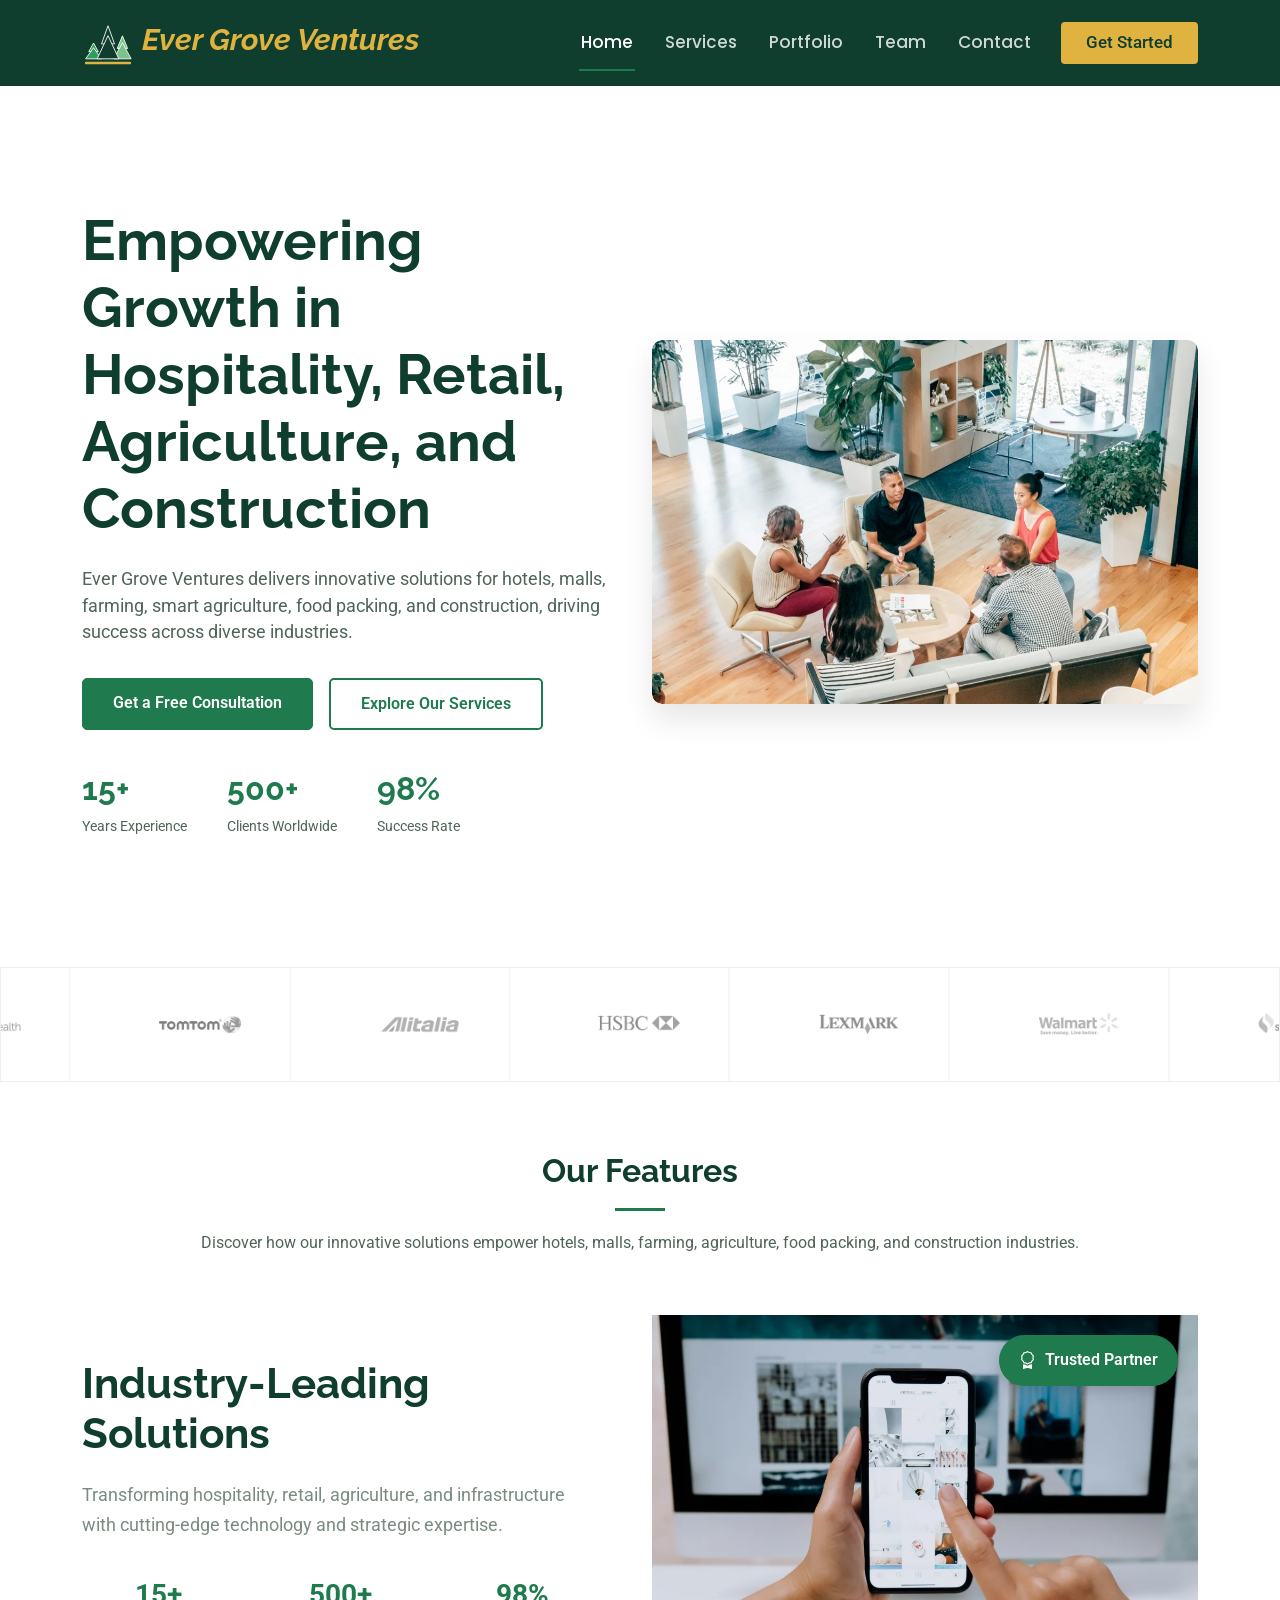
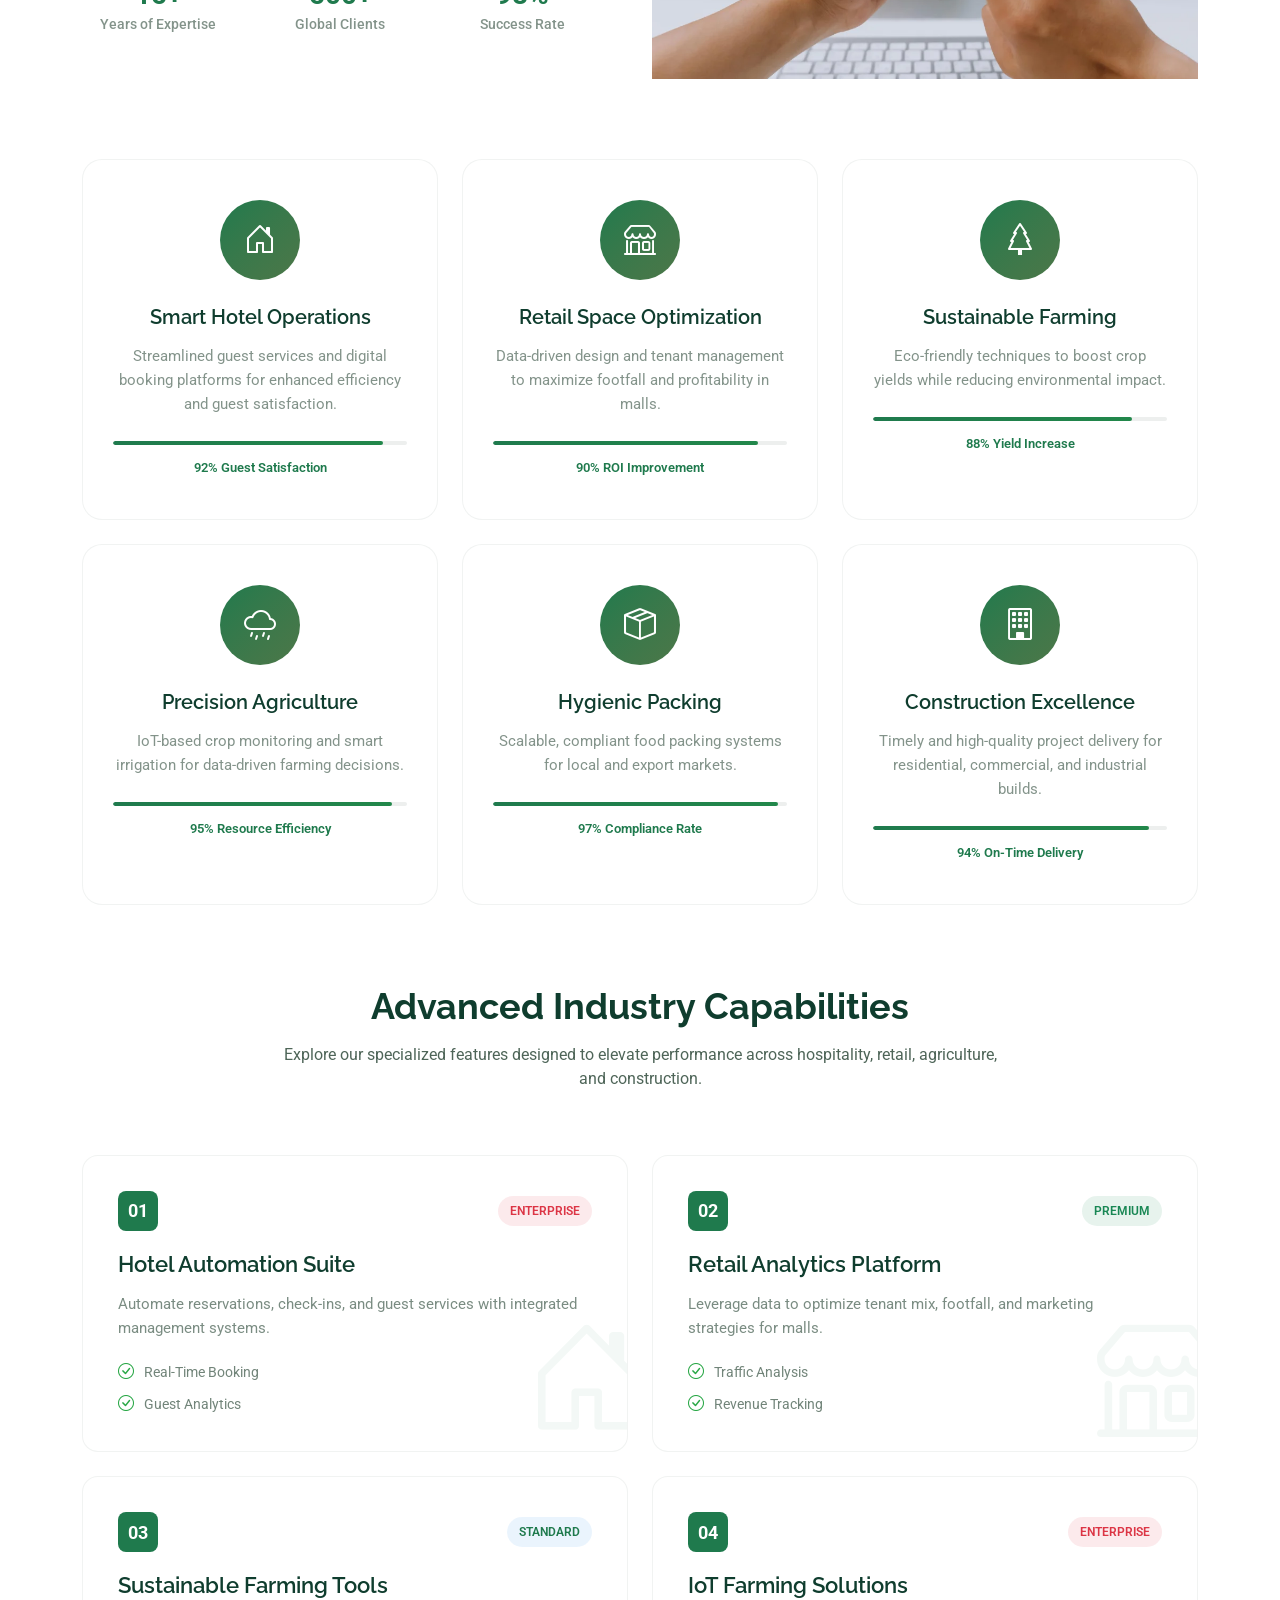
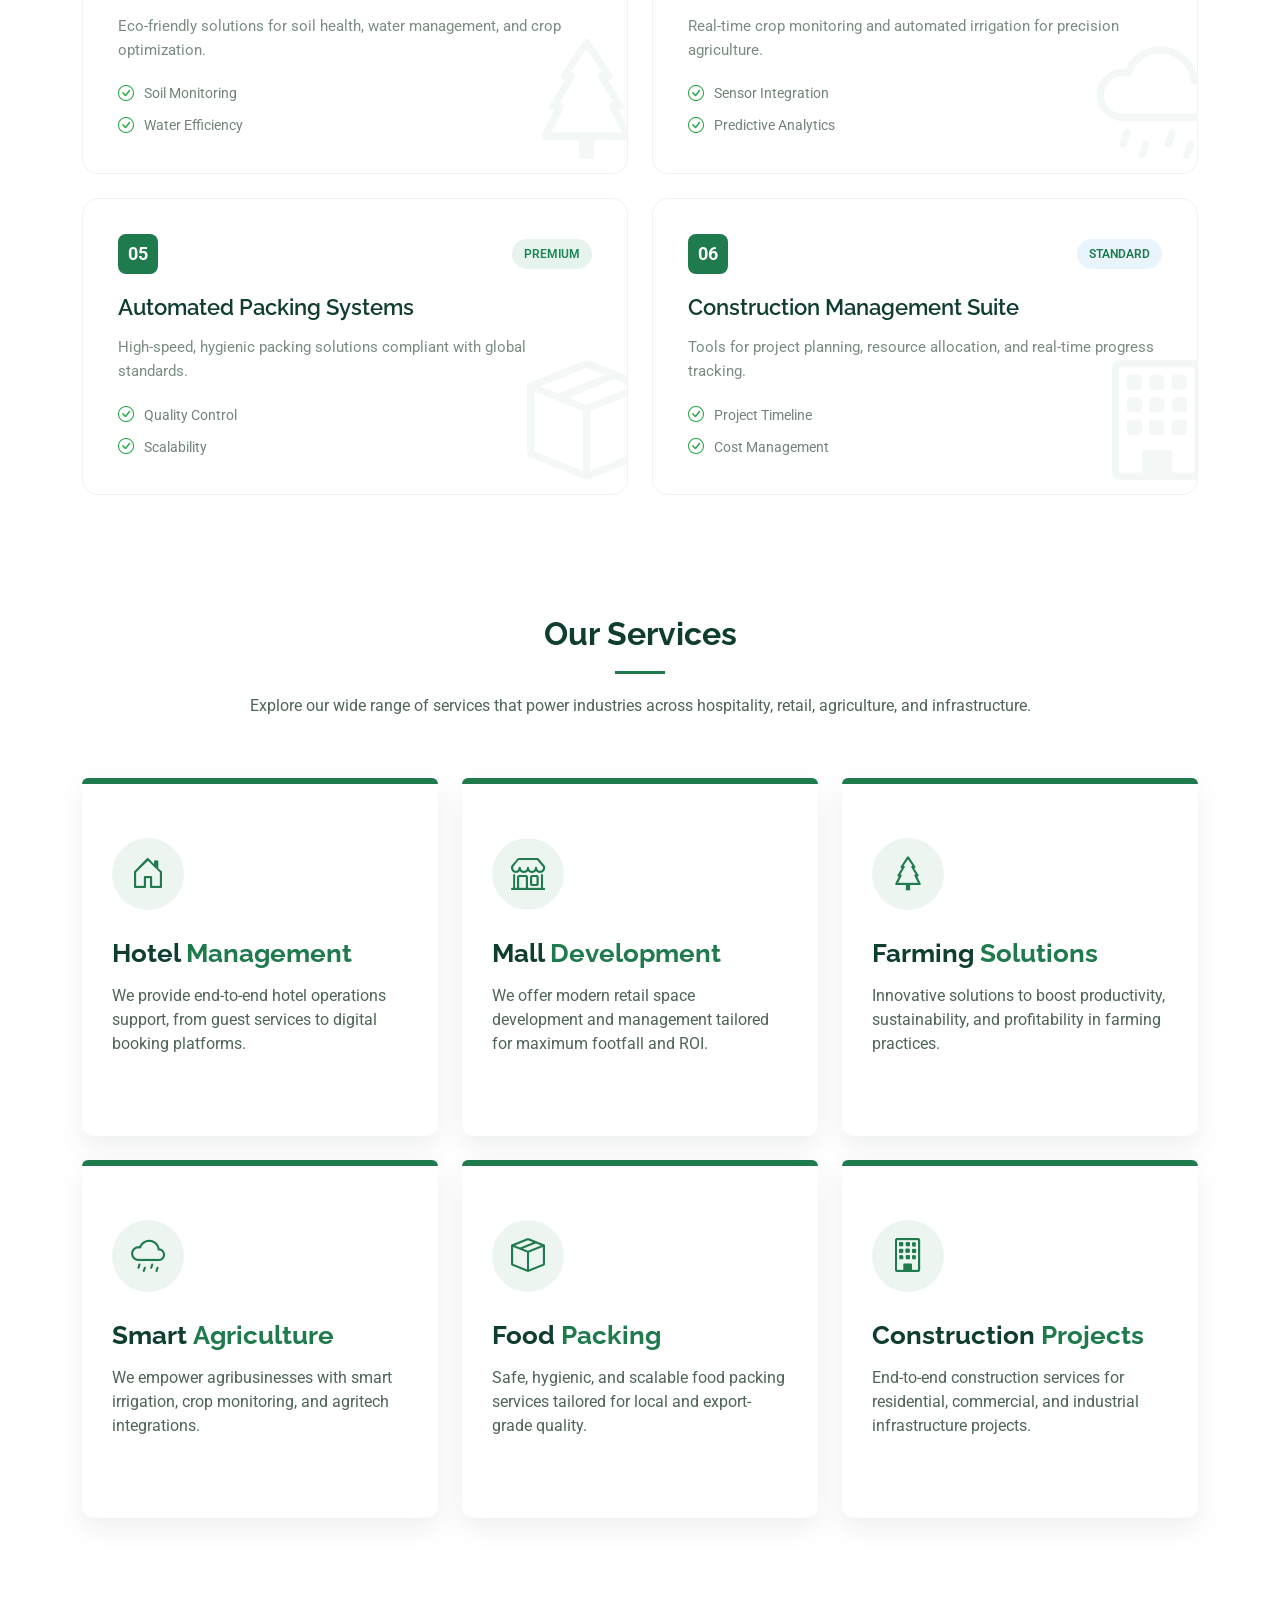
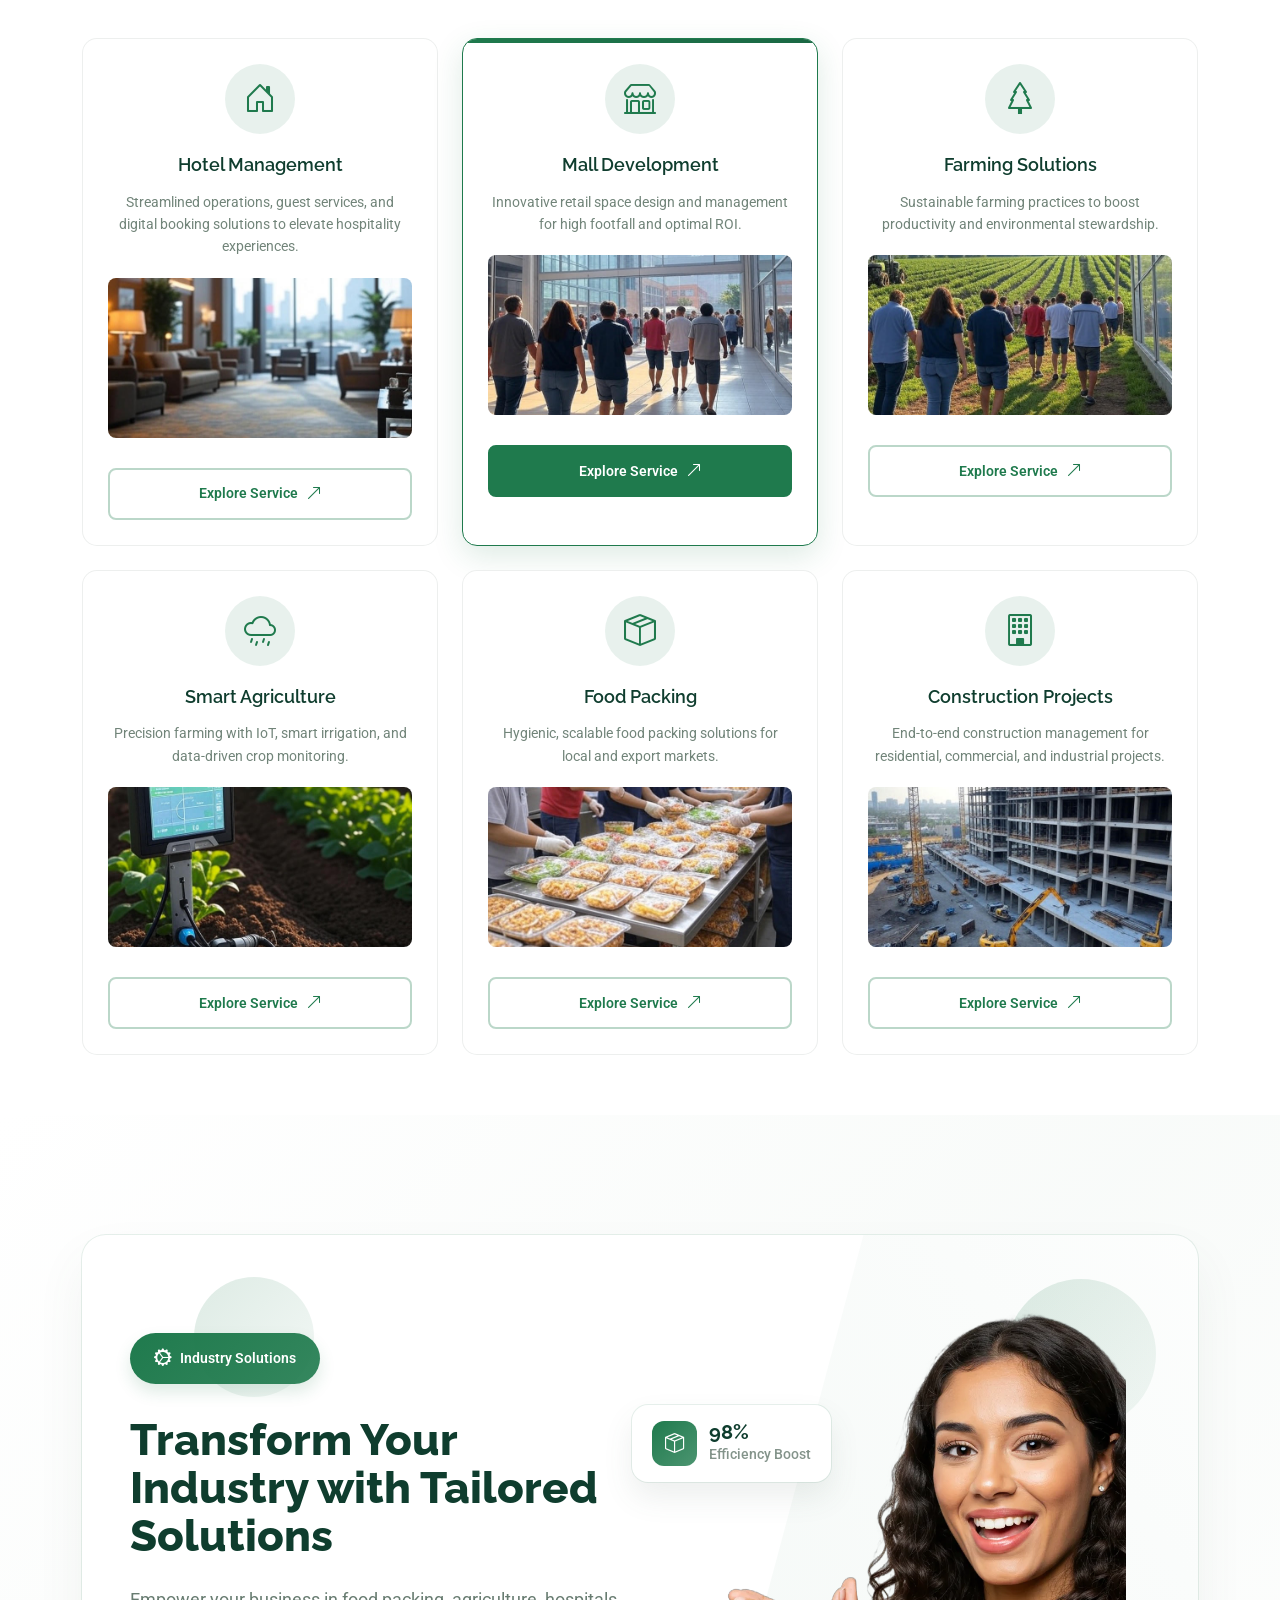
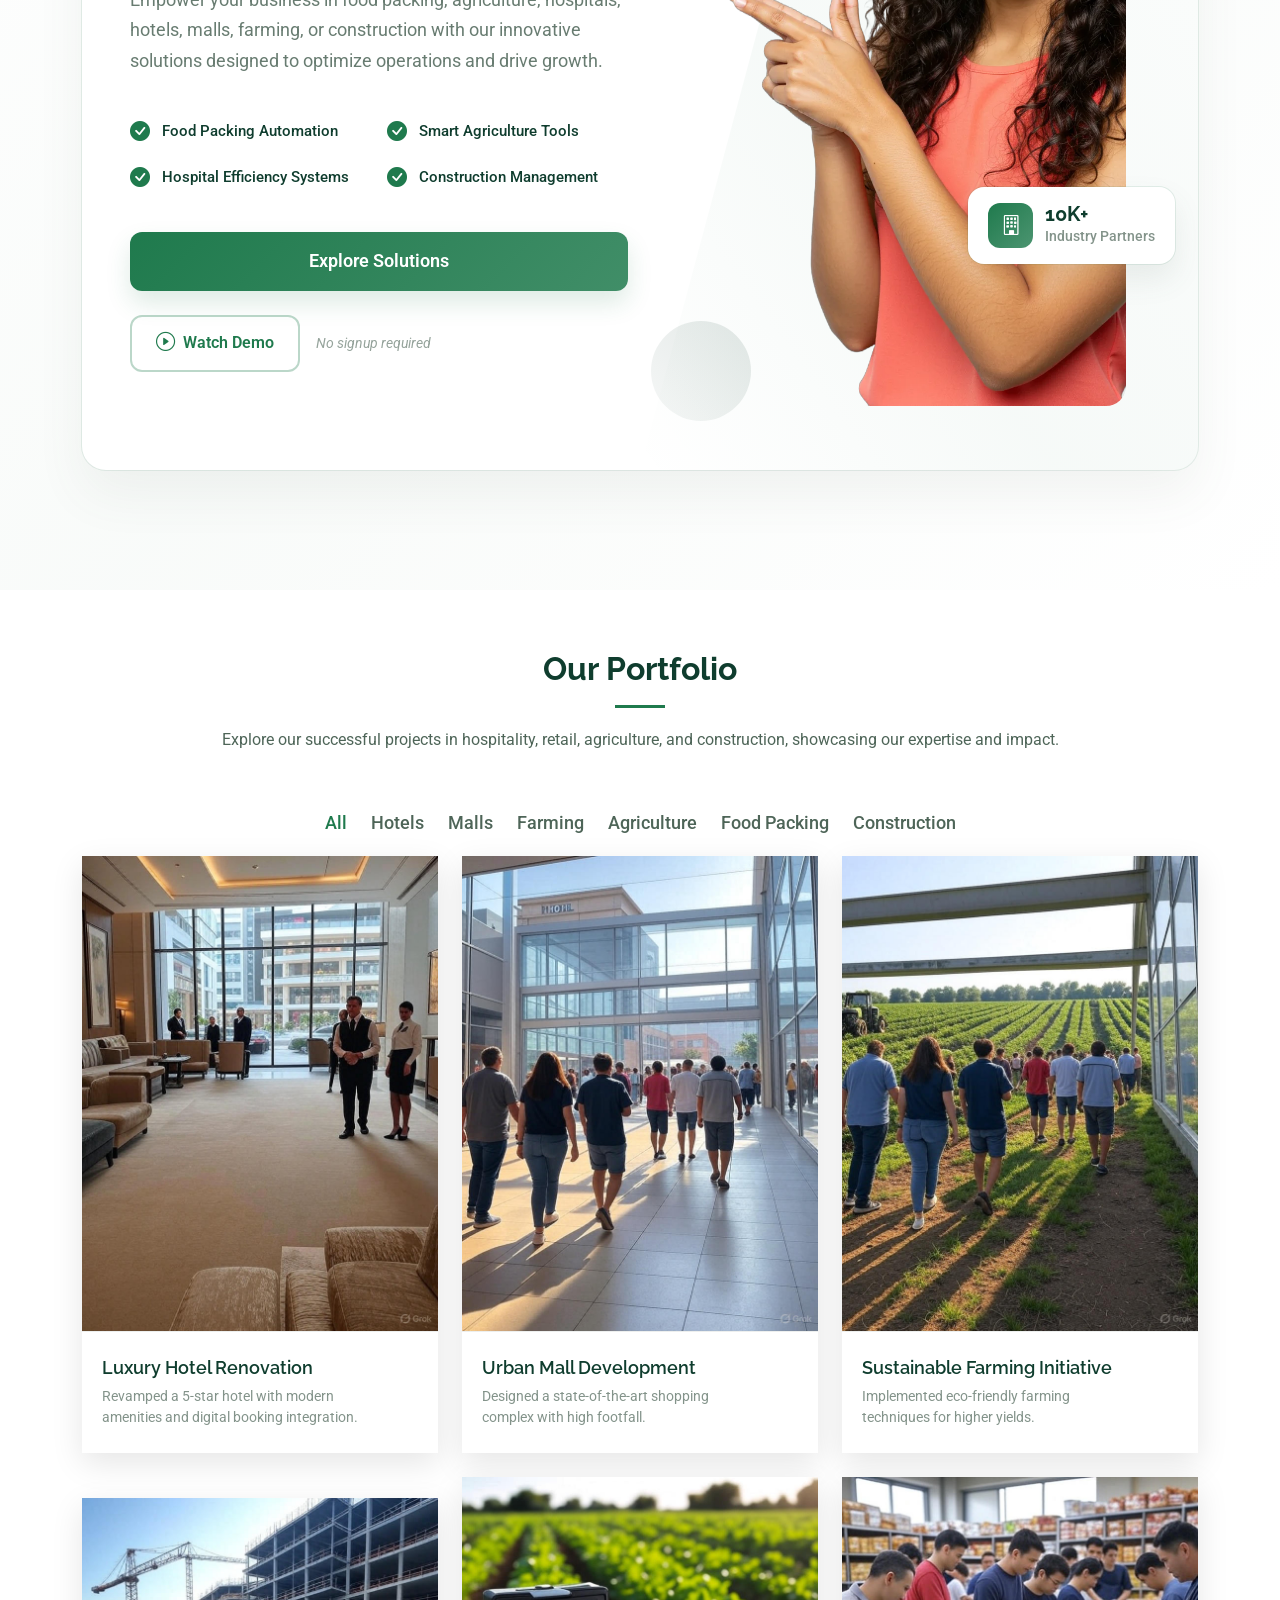
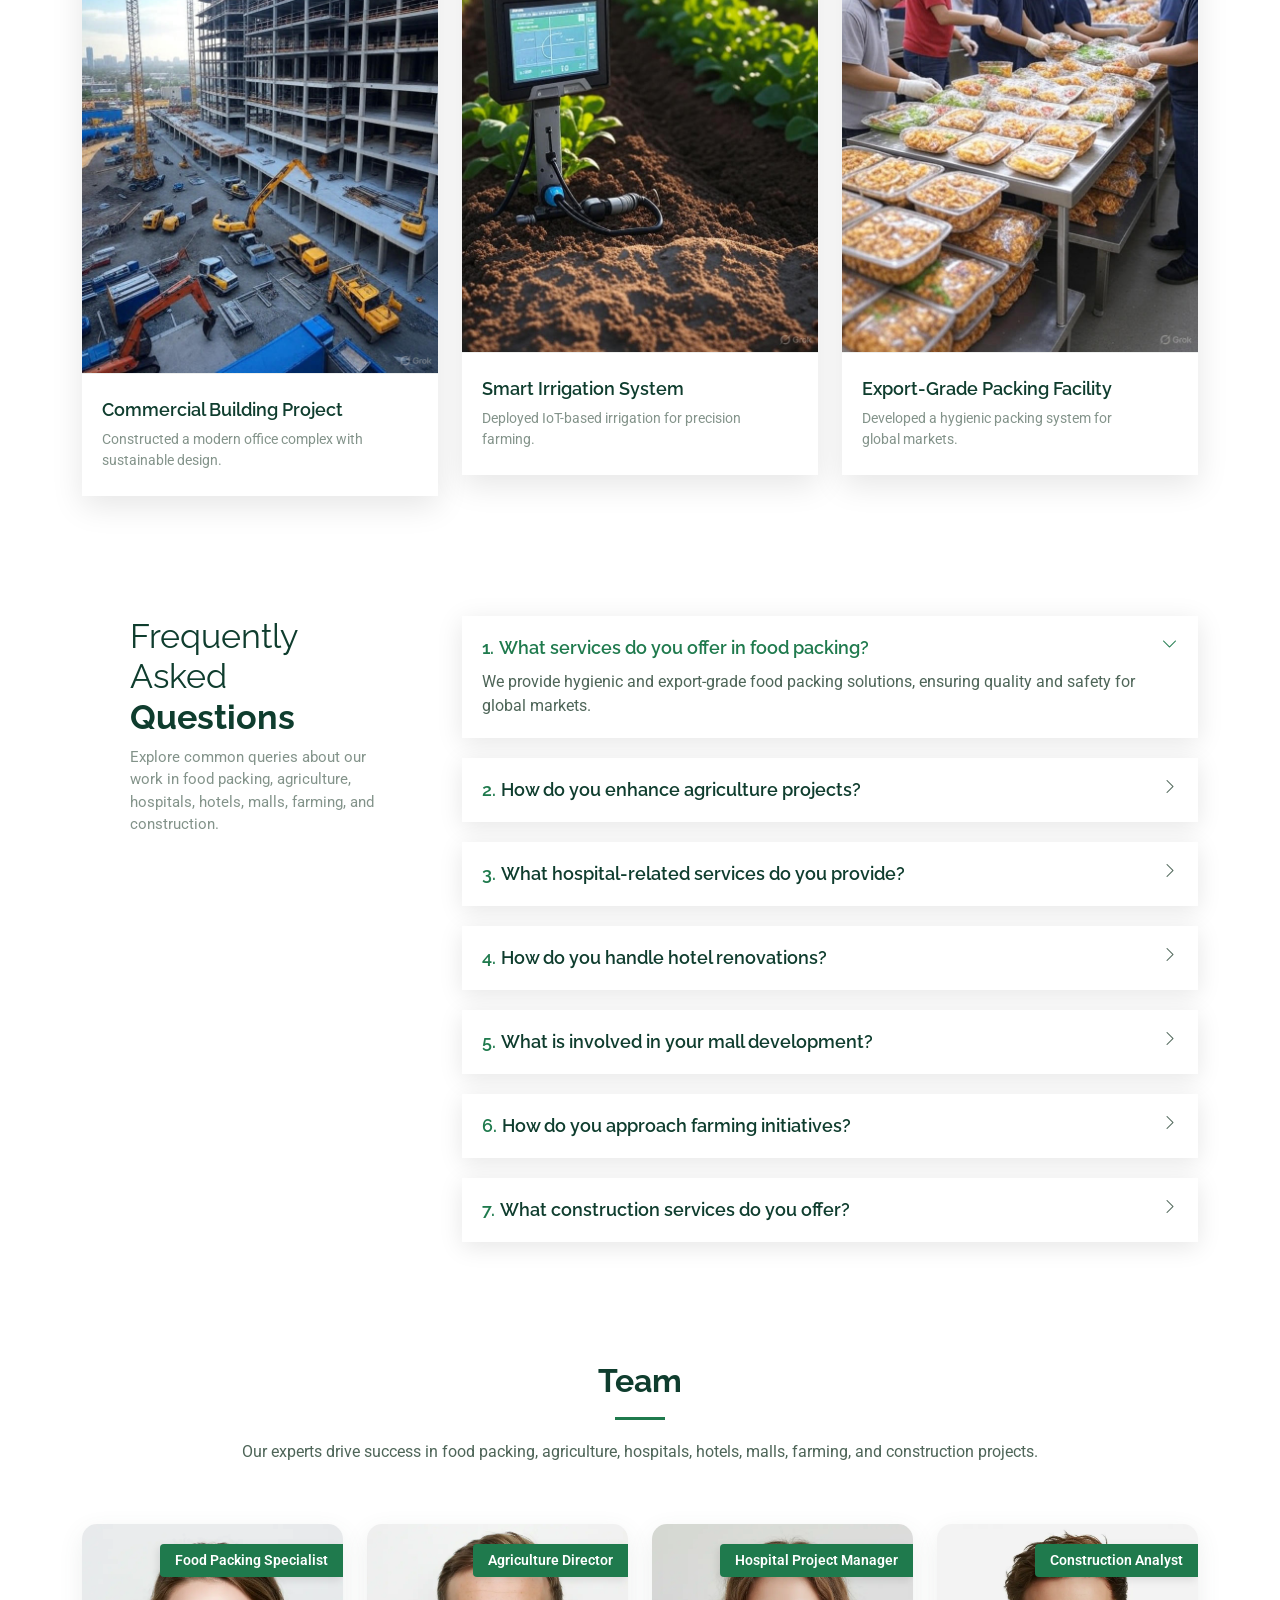
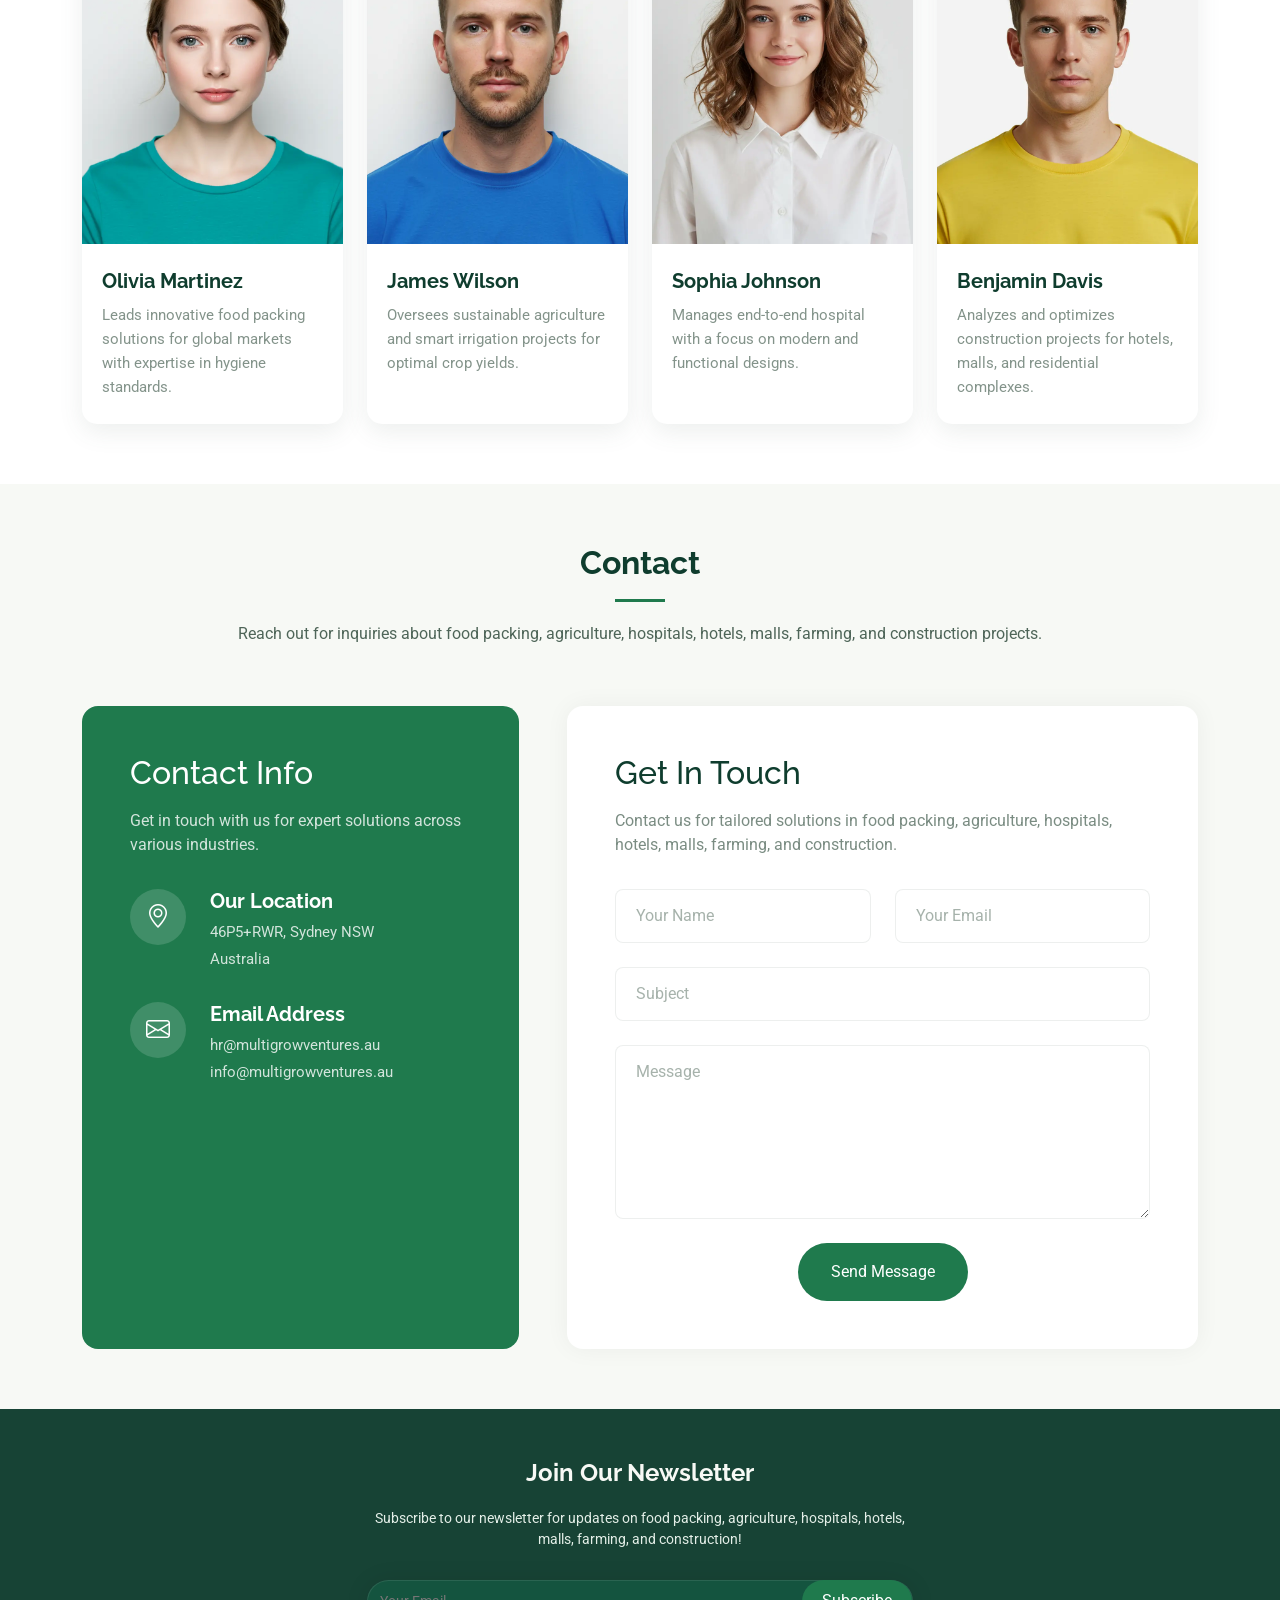
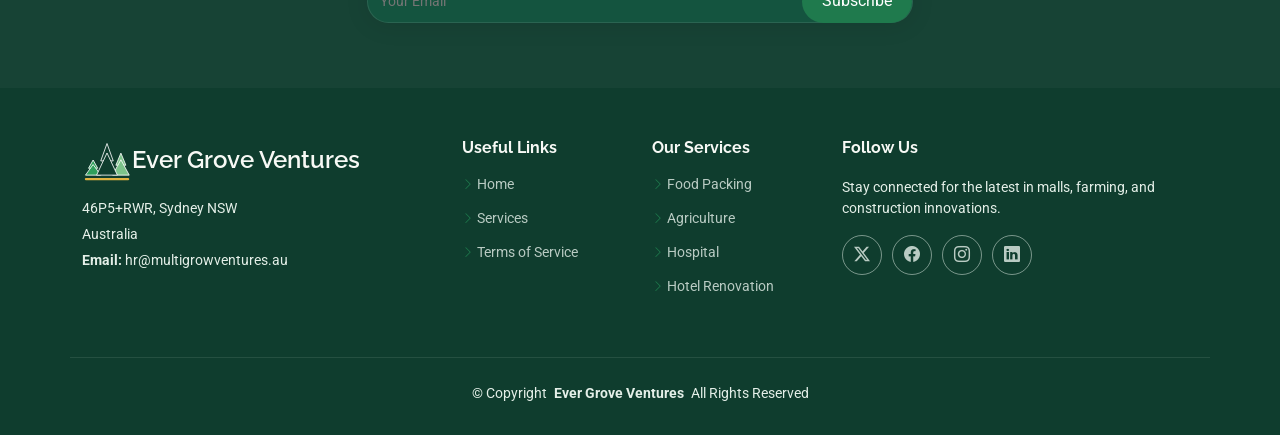
==== commit 53aa75f8: "image error fix 444" ====
--- a/about.html
+++ b/about.html
@@ -1,13 +1,15 @@
-<!DOCTYPE html>
+<!doctype html>
 <html lang="en">
-<head>
-  <meta charset="utf-8">
-  <meta http-equiv="refresh" content="0; url=index.html#features">
-  <link rel="canonical" href="index.html#features">
-  <title>Multi Grow Ventures Group</title>
-  <script>location.replace("index.html#features");</script>
-</head>
-<body>
-  <p><a href="index.html#features">Continue to Multi Grow Ventures Group</a></p>
-</body>
-</html>+  <head>
+    <meta charset="utf-8" />
+    <meta http-equiv="refresh" content="0; url=index.html#features" />
+    <link rel="canonical" href="index.html#features" />
+    <title>Ever Grove Ventures</title>
+    <script>
+      location.replace("index.html#features");
+    </script>
+  </head>
+  <body>
+    <p><a href="index.html#features">Continue to Ever Grove Ventures</a></p>
+  </body>
+</html>
